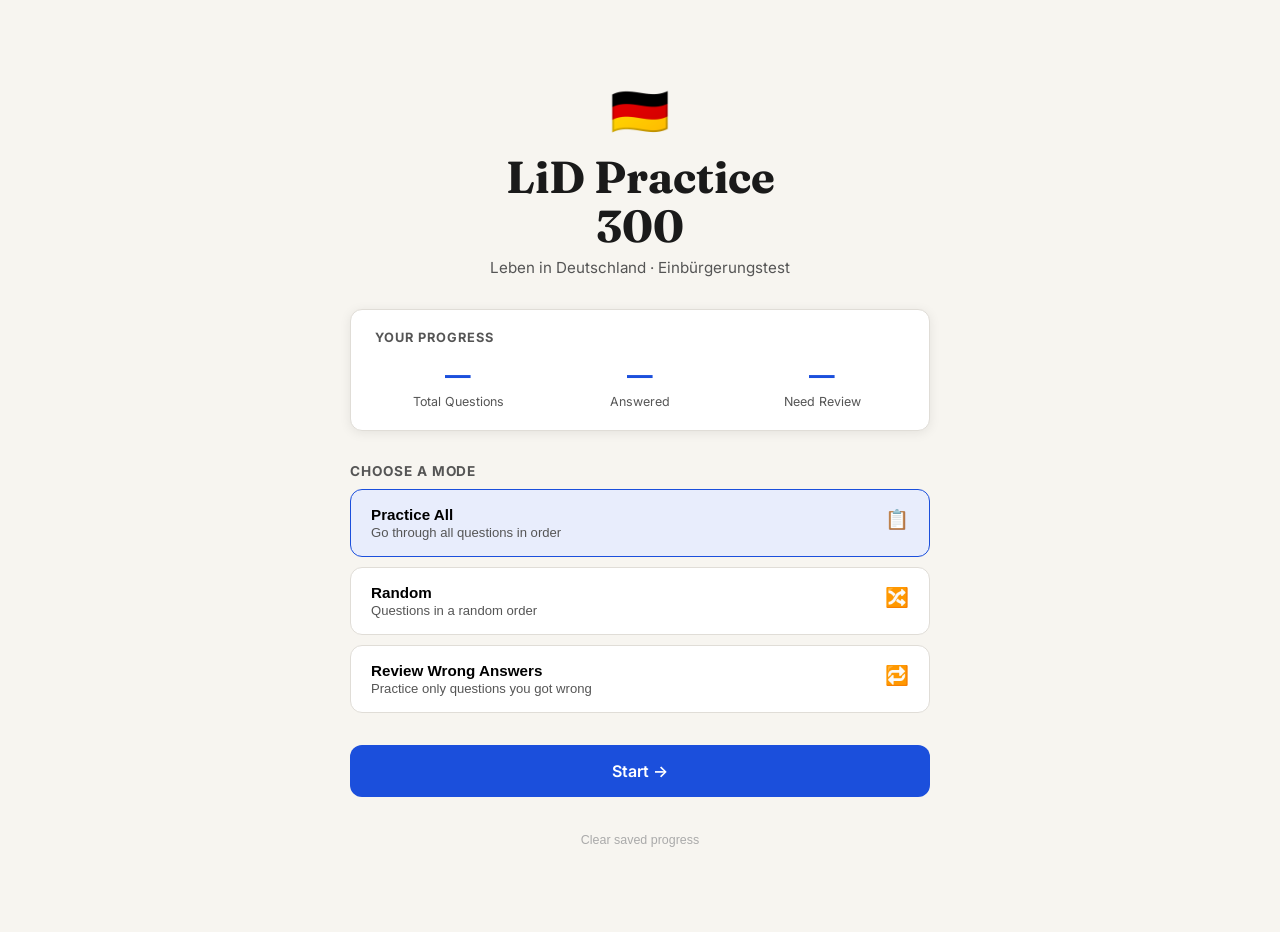
==== index.html @ f55f2e56 "Add files via upload" ====
<!DOCTYPE html>
<html lang="de">
<head>
  <meta charset="UTF-8" />
  <meta name="viewport" content="width=device-width, initial-scale=1.0" />
  <title>LiD Practice 300</title>
  <link rel="stylesheet" href="style.css" />
</head>
<body>

  <!-- ==============================
       HOME SCREEN
  ============================== -->
  <div id="home-screen" class="screen active">

    <div class="home-header">
      <span class="home-flag">🇩🇪</span>
      <h1>LiD Practice<br>300</h1>
      <p class="subtitle">Leben in Deutschland · Einbürgerungstest</p>
    </div>

    <!-- Saved progress summary -->
    <div class="progress-card">
      <h3>Your Progress</h3>
      <div class="stats-row">
        <div class="stat-item">
          <span class="stat-number" id="stat-total">—</span>
          <span class="stat-label">Total Questions</span>
        </div>
        <div class="stat-item">
          <span class="stat-number" id="stat-answered">—</span>
          <span class="stat-label">Answered</span>
        </div>
        <div class="stat-item">
          <span class="stat-number" id="stat-wrong">—</span>
          <span class="stat-label">Need Review</span>
        </div>
      </div>
    </div>

    <!-- Mode selection -->
    <div class="mode-section">
      <h2>Choose a mode</h2>
      <div class="mode-list">

        <button class="mode-btn selected" data-mode="practice" onclick="selectMode('practice')">
          <span class="mode-icon">📋</span>
          <span class="mode-title">Practice All</span>
          <span class="mode-desc">Go through all questions in order</span>
        </button>

        <button class="mode-btn" data-mode="random" onclick="selectMode('random')">
          <span class="mode-icon">🔀</span>
          <span class="mode-title">Random</span>
          <span class="mode-desc">Questions in a random order</span>
        </button>

        <button class="mode-btn" data-mode="review" onclick="selectMode('review')">
          <span class="mode-icon">🔁</span>
          <span class="mode-title">Review Wrong Answers</span>
          <span class="mode-desc">Practice only questions you got wrong</span>
        </button>

      </div>
    </div>

    <button id="start-btn" class="start-btn" onclick="startQuiz()">Start →</button>

    <!-- Small link to clear saved data -->
    <button onclick="clearProgress()" style="background:none;border:none;color:#aaa;font-size:0.78rem;cursor:pointer;text-align:center;padding:4px;">
      Clear saved progress
    </button>

  </div><!-- /home-screen -->


  <!-- ==============================
       QUIZ SCREEN
  ============================== -->
  <div id="quiz-screen" class="screen">

    <!-- Top bar: home link, mode label, score -->
    <div class="quiz-topbar">
      <button class="home-link" onclick="goHome()">← Home</button>
      <span class="mode-label" id="quiz-mode-label"></span>
      <span class="score-badge" id="score-display">✓ 0</span>
    </div>

    <!-- Progress bar -->
    <div>
      <div class="progress-bar-track">
        <div class="progress-bar-fill" id="progress-fill" style="width:0%"></div>
      </div>
      <div class="progress-text" id="progress-text">1 / 5</div>
    </div>

    <!-- Question card -->
    <div class="question-card">
      <div class="question-number" id="question-number">Question 1</div>
      <div class="question-text" id="question-text"></div>
    </div>

    <!-- Answer choices (rendered by JS) -->
    <div class="choices-list" id="choices-list"></div>

    <!-- Feedback message after answering -->
    <div class="feedback-msg" id="feedback-msg"></div>

    <!-- Action buttons -->
    <div class="action-row">
      <button class="next-btn" id="next-btn" disabled onclick="nextQuestion()">
        Next →
      </button>
    </div>

  </div><!-- /quiz-screen -->


  <!-- ==============================
       RESULTS SCREEN
  ============================== -->
  <div id="results-screen" class="screen">

    <div class="results-header">
      <span class="results-emoji" id="result-emoji">🎉</span>
      <h2 id="result-headline">Well done!</h2>
      <p id="result-score-detail">0 correct out of 5 questions</p>
    </div>

    <!-- Big score -->
    <div class="results-score-card">
      <div class="big-score" id="result-score-pct">0%</div>
      <div class="score-detail">Score</div>
    </div>

    <!-- Correct / Wrong breakdown -->
    <div class="results-breakdown">
      <div class="breakdown-item">
        <span class="breakdown-num green" id="result-correct">0</span>
        <span class="breakdown-label">Correct ✓</span>
      </div>
      <div class="breakdown-item">
        <span class="breakdown-num red" id="result-wrong">0</span>
        <span class="breakdown-label">Wrong ✗</span>
      </div>
    </div>

    <!-- Action buttons -->
    <div class="results-actions">
      <button class="start-btn" onclick="restartSameMode()">Try Again</button>
      <button id="review-btn" class="btn-secondary" onclick="reviewWrong()" style="display:none">
        🔁 Review Wrong Answers
      </button>
      <button class="btn-secondary" onclick="goHome()">← Back to Home</button>
    </div>

  </div><!-- /results-screen -->


  <script src="app.js"></script>
</body>
</html>
---- style.css ----
/* ===========================
   LiD Practice 300 — Styles
   =========================== */

/* --- Google Font Import --- */
@import url('https://fonts.googleapis.com/css2?family=Inter:wght@400;500;600;700&family=Fraunces:wght@700&display=swap');

/* --- CSS Variables (Design Tokens) --- */
:root {
  --bg:        #F7F5F0;        /* warm parchment — document feel */
  --surface:   #FFFFFF;
  --ink:       #1A1A1A;
  --ink-soft:  #555555;
  --accent:    #1B4FDC;        /* German passport blue */
  --accent-lt: #E8EDFC;
  --correct:   #1A7A4A;
  --correct-lt:#E6F4EC;
  --wrong:     #C0392B;
  --wrong-lt:  #FDECEA;
  --border:    #E0DDD7;
  --radius:    12px;
  --shadow:    0 2px 12px rgba(0,0,0,0.08);
  --font-display: 'Fraunces', Georgia, serif;
  --font-body:    'Inter', system-ui, sans-serif;
}

/* --- Reset & Base --- */
*, *::before, *::after { box-sizing: border-box; margin: 0; padding: 0; }

body {
  font-family: var(--font-body);
  background: var(--bg);
  color: var(--ink);
  min-height: 100vh;
  display: flex;
  flex-direction: column;
  align-items: center;
  padding: 16px;
}

/* --- Shared Layout --- */
.screen {
  display: none;
  width: 100%;
  max-width: 580px;
  animation: fadeIn 0.25s ease;
}
.screen.active { display: flex; flex-direction: column; }

@keyframes fadeIn {
  from { opacity: 0; transform: translateY(6px); }
  to   { opacity: 1; transform: translateY(0); }
}

/* ===========================
   HOME SCREEN
   =========================== */
#home-screen {
  min-height: 100vh;
  justify-content: center;
  gap: 32px;
  padding: 40px 0;
}

.home-header {
  text-align: center;
}

.home-flag {
  font-size: 48px;
  margin-bottom: 12px;
  display: block;
}

.home-header h1 {
  font-family: var(--font-display);
  font-size: clamp(2rem, 6vw, 2.8rem);
  color: var(--ink);
  line-height: 1.1;
}

.home-header .subtitle {
  margin-top: 8px;
  color: var(--ink-soft);
  font-size: 0.95rem;
}

/* Progress summary card */
.progress-card {
  background: var(--surface);
  border: 1px solid var(--border);
  border-radius: var(--radius);
  padding: 20px 24px;
  box-shadow: var(--shadow);
}

.progress-card h3 {
  font-size: 0.8rem;
  text-transform: uppercase;
  letter-spacing: 0.08em;
  color: var(--ink-soft);
  margin-bottom: 14px;
}

.stats-row {
  display: flex;
  gap: 16px;
  text-align: center;
}

.stat-item { flex: 1; }

.stat-item .stat-number {
  font-size: 1.6rem;
  font-weight: 700;
  color: var(--accent);
  display: block;
}

.stat-item .stat-label {
  font-size: 0.78rem;
  color: var(--ink-soft);
}

/* Mode selection */
.mode-section h2 {
  font-size: 0.85rem;
  text-transform: uppercase;
  letter-spacing: 0.07em;
  color: var(--ink-soft);
  margin-bottom: 10px;
}

.mode-list {
  display: flex;
  flex-direction: column;
  gap: 10px;
}

.mode-btn {
  background: var(--surface);
  border: 1.5px solid var(--border);
  border-radius: var(--radius);
  padding: 16px 20px;
  cursor: pointer;
  text-align: left;
  transition: border-color 0.15s, box-shadow 0.15s, background 0.15s;
  width: 100%;
}

.mode-btn:hover {
  border-color: var(--accent);
  box-shadow: 0 0 0 3px var(--accent-lt);
}

.mode-btn.selected {
  border-color: var(--accent);
  background: var(--accent-lt);
}

.mode-btn .mode-title {
  font-weight: 600;
  font-size: 0.95rem;
  display: block;
}

.mode-btn .mode-desc {
  font-size: 0.82rem;
  color: var(--ink-soft);
  margin-top: 2px;
  display: block;
}

.mode-btn .mode-icon {
  float: right;
  font-size: 1.2rem;
  margin-top: 2px;
}

/* Start button */
.start-btn {
  background: var(--accent);
  color: #fff;
  border: none;
  border-radius: var(--radius);
  padding: 16px;
  font-size: 1rem;
  font-weight: 600;
  font-family: var(--font-body);
  cursor: pointer;
  width: 100%;
  transition: opacity 0.15s, transform 0.1s;
}

.start-btn:hover { opacity: 0.9; }
.start-btn:active { transform: scale(0.98); }
.start-btn:disabled { opacity: 0.4; cursor: not-allowed; }

/* ===========================
   QUIZ SCREEN
   =========================== */
#quiz-screen { gap: 20px; padding-top: 16px; }

/* Top bar */
.quiz-topbar {
  display: flex;
  align-items: center;
  justify-content: space-between;
  gap: 12px;
}

.quiz-topbar .home-link {
  background: none;
  border: 1.5px solid var(--border);
  border-radius: 8px;
  padding: 6px 12px;
  font-size: 0.82rem;
  font-family: var(--font-body);
  cursor: pointer;
  color: var(--ink-soft);
  transition: border-color 0.15s;
}
.quiz-topbar .home-link:hover { border-color: var(--accent); color: var(--accent); }

.score-badge {
  background: var(--surface);
  border: 1.5px solid var(--border);
  border-radius: 8px;
  padding: 6px 14px;
  font-size: 0.82rem;
  font-weight: 600;
  color: var(--accent);
}

.mode-label {
  font-size: 0.78rem;
  color: var(--ink-soft);
  text-transform: uppercase;
  letter-spacing: 0.06em;
}

/* Progress bar */
.progress-bar-track {
  background: var(--border);
  border-radius: 99px;
  height: 6px;
  overflow: hidden;
}

.progress-bar-fill {
  background: var(--accent);
  height: 100%;
  border-radius: 99px;
  transition: width 0.4s ease;
}

.progress-text {
  font-size: 0.78rem;
  color: var(--ink-soft);
  text-align: right;
  margin-top: 4px;
}

/* Question card */
.question-card {
  background: var(--surface);
  border: 1px solid var(--border);
  border-radius: var(--radius);
  padding: 24px;
  box-shadow: var(--shadow);
}

.question-number {
  font-size: 0.78rem;
  text-transform: uppercase;
  letter-spacing: 0.07em;
  color: var(--ink-soft);
  margin-bottom: 10px;
}

.question-text {
  font-size: 1.05rem;
  font-weight: 600;
  line-height: 1.5;
}

/* Answer choices */
.choices-list {
  display: flex;
  flex-direction: column;
  gap: 10px;
}

.choice-btn {
  background: var(--surface);
  border: 1.5px solid var(--border);
  border-radius: var(--radius);
  padding: 14px 18px;
  text-align: left;
  cursor: pointer;
  font-family: var(--font-body);
  font-size: 0.92rem;
  line-height: 1.4;
  color: var(--ink);
  transition: border-color 0.15s, background 0.15s, box-shadow 0.15s;
  position: relative;
}

.choice-btn:hover:not(:disabled) {
  border-color: var(--accent);
  background: var(--accent-lt);
}

/* Feedback states */
.choice-btn.correct {
  border-color: var(--correct);
  background: var(--correct-lt);
  color: var(--correct);
  font-weight: 600;
}

.choice-btn.wrong {
  border-color: var(--wrong);
  background: var(--wrong-lt);
  color: var(--wrong);
}

.choice-btn:disabled { cursor: default; }

/* Feedback message */
.feedback-msg {
  border-radius: var(--radius);
  padding: 12px 16px;
  font-size: 0.9rem;
  font-weight: 500;
  display: none;
}

.feedback-msg.show { display: block; }

.feedback-msg.correct {
  background: var(--correct-lt);
  color: var(--correct);
  border: 1px solid #b2dfcc;
}

.feedback-msg.wrong {
  background: var(--wrong-lt);
  color: var(--wrong);
  border: 1px solid #f5c6c3;
}

/* Next / action buttons */
.action-row {
  display: flex;
  gap: 10px;
}

.next-btn, .skip-btn {
  border-radius: var(--radius);
  padding: 14px;
  font-size: 0.95rem;
  font-weight: 600;
  font-family: var(--font-body);
  cursor: pointer;
  transition: opacity 0.15s, transform 0.1s;
  border: none;
}

.next-btn {
  background: var(--accent);
  color: #fff;
  flex: 1;
}

.next-btn:hover { opacity: 0.9; }
.next-btn:active { transform: scale(0.98); }
.next-btn:disabled { opacity: 0.35; cursor: not-allowed; }

.skip-btn {
  background: var(--surface);
  border: 1.5px solid var(--border);
  color: var(--ink-soft);
  padding: 14px 16px;
  font-size: 0.85rem;
}

/* ===========================
   RESULTS SCREEN
   =========================== */
#results-screen {
  min-height: 100vh;
  justify-content: center;
  gap: 24px;
  padding: 40px 0;
}

.results-header { text-align: center; }

.results-emoji { font-size: 3rem; display: block; margin-bottom: 8px; }

.results-header h2 {
  font-family: var(--font-display);
  font-size: 1.8rem;
}

.results-header p {
  color: var(--ink-soft);
  margin-top: 6px;
  font-size: 0.95rem;
}

.results-score-card {
  background: var(--surface);
  border: 1px solid var(--border);
  border-radius: var(--radius);
  padding: 24px;
  box-shadow: var(--shadow);
  text-align: center;
}

.big-score {
  font-size: 3.5rem;
  font-weight: 700;
  color: var(--accent);
  line-height: 1;
}

.big-score span { font-size: 1.2rem; color: var(--ink-soft); }

.score-detail {
  margin-top: 8px;
  font-size: 0.88rem;
  color: var(--ink-soft);
}

.results-breakdown {
  display: flex;
  gap: 12px;
  text-align: center;
}

.breakdown-item {
  flex: 1;
  background: var(--surface);
  border: 1px solid var(--border);
  border-radius: var(--radius);
  padding: 16px;
}

.breakdown-num {
  font-size: 1.6rem;
  font-weight: 700;
  display: block;
}

.breakdown-num.green { color: var(--correct); }
.breakdown-num.red   { color: var(--wrong); }

.breakdown-label {
  font-size: 0.78rem;
  color: var(--ink-soft);
  margin-top: 2px;
  display: block;
}

.results-actions {
  display: flex;
  flex-direction: column;
  gap: 10px;
}

.btn-secondary {
  background: var(--surface);
  border: 1.5px solid var(--border);
  border-radius: var(--radius);
  padding: 14px;
  font-size: 0.92rem;
  font-weight: 600;
  font-family: var(--font-body);
  cursor: pointer;
  color: var(--ink);
  transition: border-color 0.15s;
}

.btn-secondary:hover { border-color: var(--accent); color: var(--accent); }

/* ===========================
   RESPONSIVE
   =========================== */
@media (max-width: 400px) {
  body { padding: 12px; }
  .question-card { padding: 18px; }
  .choice-btn { padding: 12px 14px; }
}
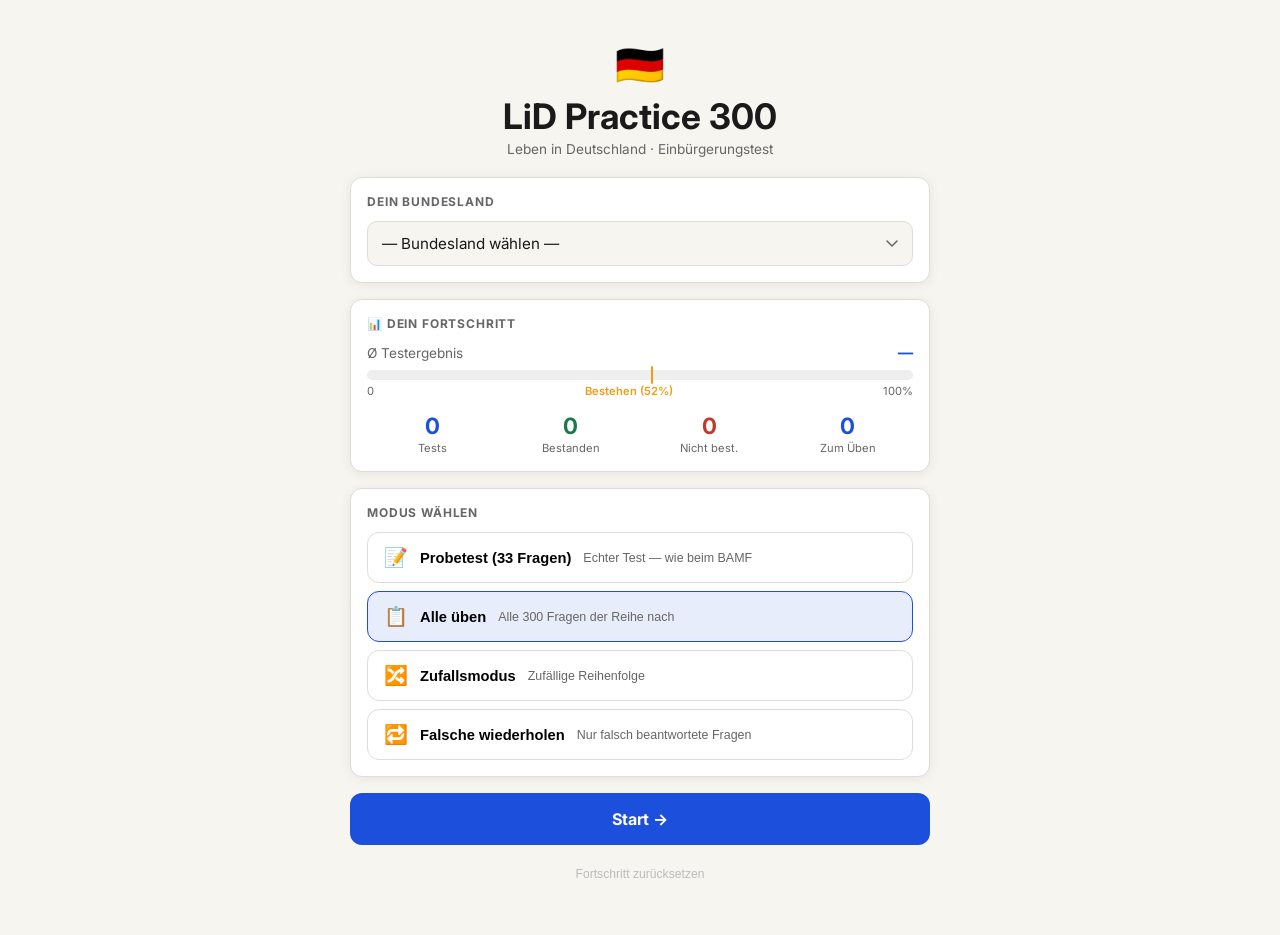
==== commit 1fb1ca48: "Rename lid-app-1.html to index.html" ====
--- a/index.html
+++ b/index.html
@@ -4,159 +4,926 @@
   <meta charset="UTF-8" />
   <meta name="viewport" content="width=device-width, initial-scale=1.0" />
   <title>LiD Practice 300</title>
-  <link rel="stylesheet" href="style.css" />
+  <style>@import url('https://fonts.googleapis.com/css2?family=Inter:wght@400;500;600;700&display=swap');
+
+:root {
+  --bg: #F7F5F0;
+  --surface: #FFFFFF;
+  --ink: #1A1A1A;
+  --ink-soft: #666;
+  --accent: #1B4FDC;
+  --accent-lt: #E8EDFC;
+  --correct: #1A7A4A;
+  --correct-lt: #E6F4EC;
+  --wrong: #C0392B;
+  --wrong-lt: #FDECEA;
+  --border: #E0DDD7;
+  --radius: 12px;
+  --shadow: 0 2px 12px rgba(0,0,0,0.07);
+}
+
+*, *::before, *::after { box-sizing: border-box; margin: 0; padding: 0; }
+
+body {
+  font-family: 'Inter', system-ui, sans-serif;
+  background: var(--bg);
+  color: var(--ink);
+  min-height: 100vh;
+  display: flex;
+  flex-direction: column;
+  align-items: center;
+  padding: 16px;
+}
+
+.screen { display: none; width: 100%; max-width: 580px; flex-direction: column; gap: 16px; }
+.screen.active { display: flex; animation: fadeIn 0.2s ease; }
+@keyframes fadeIn { from { opacity:0; transform:translateY(5px); } to { opacity:1; transform:none; } }
+
+/* HOME */
+#home-screen { padding: 16px 0 8px; }
+
+.home-header { text-align: center; padding: 8px 0 4px; }
+.home-flag { font-size: 40px; display: block; margin-bottom: 6px; }
+.home-header h1 { font-size: clamp(1.6rem, 5vw, 2.2rem); font-weight: 700; line-height: 1.2; }
+.home-header .subtitle { color: var(--ink-soft); font-size: 0.85rem; margin-top: 4px; }
+
+.section-card {
+  background: var(--surface);
+  border: 1px solid var(--border);
+  border-radius: var(--radius);
+  padding: 16px;
+  box-shadow: var(--shadow);
+}
+
+.section-title {
+  font-size: 0.75rem;
+  font-weight: 700;
+  text-transform: uppercase;
+  letter-spacing: 0.07em;
+  color: var(--ink-soft);
+  margin-bottom: 12px;
+}
+
+/* STATE SELECT */
+.state-select {
+  width: 100%;
+  padding: 12px 14px;
+  border: 1.5px solid var(--border);
+  border-radius: 10px;
+  font-family: inherit;
+  font-size: 0.95rem;
+  background: var(--bg);
+  color: var(--ink);
+  appearance: none;
+  background-image: url("data:image/svg+xml,%3Csvg xmlns='http://www.w3.org/2000/svg' width='12' height='8' viewBox='0 0 12 8'%3E%3Cpath d='M1 1l5 5 5-5' stroke='%23666' stroke-width='1.5' fill='none' stroke-linecap='round'/%3E%3C/svg%3E");
+  background-repeat: no-repeat;
+  background-position: right 14px center;
+  cursor: pointer;
+}
+.state-select:focus { outline: none; border-color: var(--accent); }
+
+/* DASHBOARD */
+.dash-avg-row { display: flex; justify-content: space-between; align-items: center; margin-bottom: 8px; }
+.dash-label { font-size: 0.85rem; color: var(--ink-soft); }
+.dash-avg-score { font-size: 0.95rem; font-weight: 700; color: var(--accent); }
+
+.dash-bar-track {
+  height: 10px;
+  background: #eee;
+  border-radius: 99px;
+  position: relative;
+  overflow: visible;
+  margin-bottom: 4px;
+}
+.dash-bar-fill {
+  height: 100%;
+  border-radius: 99px;
+  background: var(--accent);
+  transition: width 0.5s ease;
+}
+.dash-bar-pass {
+  position: absolute;
+  left: 52%;
+  top: -4px;
+  width: 2px;
+  height: 18px;
+  background: #F39C12;
+  border-radius: 2px;
+}
+.dash-bar-legend {
+  display: flex;
+  justify-content: space-between;
+  font-size: 0.7rem;
+  color: var(--ink-soft);
+  margin-bottom: 14px;
+}
+.pass-label { color: #F39C12; font-weight: 600; }
+
+.stats-row { display: flex; gap: 8px; text-align: center; }
+.stat-item { flex: 1; }
+.stat-number { font-size: 1.4rem; font-weight: 700; color: var(--accent); display: block; }
+.stat-number.green { color: var(--correct); }
+.stat-number.red { color: var(--wrong); }
+.stat-label { font-size: 0.7rem; color: var(--ink-soft); display: block; margin-top: 2px; }
+
+/* HISTORY */
+.history-row {
+  display: flex;
+  align-items: center;
+  gap: 8px;
+  padding: 8px 0;
+  border-bottom: 1px solid var(--border);
+  font-size: 0.82rem;
+}
+.history-row:last-child { border-bottom: none; }
+.history-test { font-weight: 600; min-width: 48px; }
+.history-score { font-weight: 700; min-width: 36px; }
+.history-score.green { color: var(--correct); }
+.history-score.red { color: var(--wrong); }
+.history-badge { font-size: 0.72rem; padding: 2px 7px; border-radius: 99px; font-weight: 600; }
+.history-badge.pass { background: var(--correct-lt); color: var(--correct); }
+.history-badge.fail { background: var(--wrong-lt); color: var(--wrong); }
+.history-date { color: var(--ink-soft); margin-left: auto; }
+
+/* MODE BUTTONS */
+.mode-list { display: flex; flex-direction: column; gap: 8px; }
+.mode-btn {
+  background: var(--surface);
+  border: 1.5px solid var(--border);
+  border-radius: var(--radius);
+  padding: 13px 16px;
+  cursor: pointer;
+  text-align: left;
+  transition: border-color 0.15s, box-shadow 0.15s, background 0.15s;
+  width: 100%;
+  display: flex;
+  align-items: center;
+  gap: 12px;
+}
+.mode-btn:hover { border-color: var(--accent); background: var(--accent-lt); }
+.mode-btn.selected { border-color: var(--accent); background: var(--accent-lt); }
+.mode-icon { font-size: 1.2rem; flex-shrink: 0; }
+.mode-text { flex: 1; }
+.mode-title { font-weight: 600; font-size: 0.92rem; display: block; }
+.mode-desc { font-size: 0.78rem; color: var(--ink-soft); display: block; margin-top: 1px; }
+
+/* Restructure mode-btn inner text */
+.mode-btn .mode-title, .mode-btn .mode-desc { display: block; }
+.mode-btn .mode-icon { float: none; }
+
+/* START BUTTON */
+.start-btn {
+  background: var(--accent);
+  color: #fff;
+  border: none;
+  border-radius: var(--radius);
+  padding: 16px;
+  font-size: 1rem;
+  font-weight: 700;
+  font-family: inherit;
+  cursor: pointer;
+  width: 100%;
+  transition: opacity 0.15s, transform 0.1s;
+}
+.start-btn:hover { opacity: 0.9; }
+.start-btn:active { transform: scale(0.98); }
+.start-btn:disabled { opacity: 0.4; cursor: not-allowed; }
+
+/* QUIZ SCREEN */
+#quiz-screen { padding-top: 12px; gap: 14px; }
+
+.quiz-topbar { display: flex; align-items: center; justify-content: space-between; gap: 8px; }
+.home-link {
+  background: none; border: 1.5px solid var(--border);
+  border-radius: 8px; padding: 6px 12px;
+  font-size: 0.82rem; font-family: inherit;
+  cursor: pointer; color: var(--ink-soft);
+  transition: border-color 0.15s;
+}
+.home-link:hover { border-color: var(--accent); color: var(--accent); }
+.score-badge {
+  background: var(--surface); border: 1.5px solid var(--border);
+  border-radius: 8px; padding: 6px 12px;
+  font-size: 0.82rem; font-weight: 700; color: var(--accent);
+}
+.mode-label { font-size: 0.75rem; color: var(--ink-soft); text-transform: uppercase; letter-spacing: 0.05em; }
+
+.progress-bar-track { background: var(--border); border-radius: 99px; height: 6px; overflow: hidden; }
+.progress-bar-fill { background: var(--accent); height: 100%; border-radius: 99px; transition: width 0.3s ease; }
+.progress-text { font-size: 0.75rem; color: var(--ink-soft); text-align: right; margin-top: 3px; }
+
+/* Timer */
+#timer-bar { justify-content: center; }
+.timer-display {
+  font-size: 1rem; font-weight: 700; color: var(--accent);
+  background: var(--accent-lt); border-radius: 8px;
+  padding: 6px 18px; letter-spacing: 0.05em;
+}
+.timer-display.urgent { color: var(--wrong); background: var(--wrong-lt); animation: pulse 1s infinite; }
+@keyframes pulse { 0%,100% { opacity:1; } 50% { opacity:0.6; } }
+
+.question-card {
+  background: var(--surface); border: 1px solid var(--border);
+  border-radius: var(--radius); padding: 20px; box-shadow: var(--shadow);
+}
+.question-number { font-size: 0.72rem; text-transform: uppercase; letter-spacing: 0.07em; color: var(--ink-soft); margin-bottom: 8px; }
+.question-text { font-size: 1rem; font-weight: 600; line-height: 1.5; }
+
+.choices-list { display: flex; flex-direction: column; gap: 8px; }
+.choice-btn {
+  background: var(--surface); border: 1.5px solid var(--border);
+  border-radius: var(--radius); padding: 13px 16px;
+  text-align: left; cursor: pointer;
+  font-family: inherit; font-size: 0.9rem;
+  line-height: 1.4; color: var(--ink);
+  transition: border-color 0.15s, background 0.15s;
+}
+.choice-btn:hover:not(:disabled) { border-color: var(--accent); background: var(--accent-lt); }
+.choice-btn.correct { border-color: var(--correct); background: var(--correct-lt); color: var(--correct); font-weight: 600; }
+.choice-btn.wrong { border-color: var(--wrong); background: var(--wrong-lt); color: var(--wrong); }
+.choice-btn:disabled { cursor: default; }
+
+.feedback-msg { border-radius: var(--radius); padding: 11px 14px; font-size: 0.88rem; font-weight: 500; display: none; }
+.feedback-msg.show { display: block; }
+.feedback-msg.correct { background: var(--correct-lt); color: var(--correct); border: 1px solid #b2dfcc; }
+.feedback-msg.wrong { background: var(--wrong-lt); color: var(--wrong); border: 1px solid #f5c6c3; }
+
+.action-row { display: flex; gap: 10px; }
+.next-btn {
+  background: var(--accent); color: #fff; border: none;
+  border-radius: var(--radius); padding: 14px; font-size: 0.95rem;
+  font-weight: 700; font-family: inherit; cursor: pointer; flex: 1;
+  transition: opacity 0.15s, transform 0.1s;
+}
+.next-btn:hover { opacity: 0.9; }
+.next-btn:active { transform: scale(0.98); }
+.next-btn:disabled { opacity: 0.35; cursor: not-allowed; }
+
+/* RESULTS */
+#results-screen { padding: 24px 0; gap: 16px; min-height: 100vh; justify-content: center; }
+.results-header { text-align: center; }
+.results-emoji { font-size: 3rem; display: block; margin-bottom: 6px; }
+.results-header h2 { font-size: 1.6rem; font-weight: 700; }
+.results-header p { color: var(--ink-soft); font-size: 0.9rem; margin-top: 4px; }
+
+.pass-fail-badge {
+  text-align: center; padding: 12px 16px;
+  border-radius: var(--radius); font-weight: 700; font-size: 0.95rem;
+}
+.pass-fail-badge.passed { background: var(--correct-lt); color: var(--correct); border: 1px solid #b2dfcc; }
+.pass-fail-badge.failed { background: var(--wrong-lt); color: var(--wrong); border: 1px solid #f5c6c3; }
+
+.results-score-card {
+  background: var(--surface); border: 1px solid var(--border);
+  border-radius: var(--radius); padding: 20px; box-shadow: var(--shadow); text-align: center;
+}
+.big-score { font-size: 3rem; font-weight: 700; color: var(--accent); line-height: 1; }
+.score-detail { font-size: 0.82rem; color: var(--ink-soft); margin-top: 4px; }
+
+.results-breakdown { display: flex; gap: 12px; }
+.breakdown-item {
+  flex: 1; background: var(--surface); border: 1px solid var(--border);
+  border-radius: var(--radius); padding: 16px; text-align: center;
+}
+.breakdown-num { font-size: 1.6rem; font-weight: 700; display: block; }
+.breakdown-num.green { color: var(--correct); }
+.breakdown-num.red { color: var(--wrong); }
+.breakdown-label { font-size: 0.75rem; color: var(--ink-soft); margin-top: 2px; display: block; }
+
+.results-actions { display: flex; flex-direction: column; gap: 10px; }
+.btn-secondary {
+  background: var(--surface); border: 1.5px solid var(--border);
+  border-radius: var(--radius); padding: 13px;
+  font-size: 0.9rem; font-weight: 600; font-family: inherit;
+  cursor: pointer; color: var(--ink); transition: border-color 0.15s;
+}
+.btn-secondary:hover { border-color: var(--accent); color: var(--accent); }
+
+@media (max-width: 400px) {
+  body { padding: 10px; }
+  .question-card { padding: 16px; }
+  .choice-btn { padding: 11px 13px; }
+}
+</style>
 </head>
 <body>
 
-  <!-- ==============================
-       HOME SCREEN
-  ============================== -->
   <div id="home-screen" class="screen active">
-
     <div class="home-header">
       <span class="home-flag">🇩🇪</span>
-      <h1>LiD Practice<br>300</h1>
+      <h1>LiD Practice 300</h1>
       <p class="subtitle">Leben in Deutschland · Einbürgerungstest</p>
     </div>
 
-    <!-- Saved progress summary -->
-    <div class="progress-card">
-      <h3>Your Progress</h3>
+    <div class="section-card">
+      <h3 class="section-title">Dein Bundesland</h3>
+      <select id="state-select" onchange="onStateChange()" class="state-select">
+        <option value="">— Bundesland wählen —</option>
+        <option value="BW">Baden-Württemberg</option>
+        <option value="BY">Bayern</option>
+        <option value="BE">Berlin</option>
+        <option value="BB">Brandenburg</option>
+        <option value="HB">Bremen</option>
+        <option value="HH">Hamburg</option>
+        <option value="HE">Hessen</option>
+        <option value="MV">Mecklenburg-Vorpommern</option>
+        <option value="NI">Niedersachsen</option>
+        <option value="NW">Nordrhein-Westfalen</option>
+        <option value="RP">Rheinland-Pfalz</option>
+        <option value="SL">Saarland</option>
+        <option value="SN">Sachsen</option>
+        <option value="ST">Sachsen-Anhalt</option>
+        <option value="SH">Schleswig-Holstein</option>
+        <option value="TH">Thüringen</option>
+      </select>
+    </div>
+
+    <div class="section-card">
+      <h3 class="section-title">📊 Dein Fortschritt</h3>
+      <div class="dash-avg-row">
+        <span class="dash-label">Ø Testergebnis</span>
+        <span class="dash-avg-score" id="dash-avg">—</span>
+      </div>
+      <div class="dash-bar-track">
+        <div class="dash-bar-fill" id="dash-bar" style="width:0%"></div>
+        <div class="dash-bar-pass"></div>
+      </div>
+      <div class="dash-bar-legend">
+        <span>0</span><span class="pass-label">Bestehen (52%)</span><span>100%</span>
+      </div>
       <div class="stats-row">
-        <div class="stat-item">
-          <span class="stat-number" id="stat-total">—</span>
-          <span class="stat-label">Total Questions</span>
-        </div>
-        <div class="stat-item">
-          <span class="stat-number" id="stat-answered">—</span>
-          <span class="stat-label">Answered</span>
-        </div>
-        <div class="stat-item">
-          <span class="stat-number" id="stat-wrong">—</span>
-          <span class="stat-label">Need Review</span>
-        </div>
+        <div class="stat-item"><span class="stat-number" id="dash-tests">0</span><span class="stat-label">Tests</span></div>
+        <div class="stat-item"><span class="stat-number green" id="dash-passed">0</span><span class="stat-label">Bestanden</span></div>
+        <div class="stat-item"><span class="stat-number red" id="dash-failed">0</span><span class="stat-label">Nicht best.</span></div>
+        <div class="stat-item"><span class="stat-number" id="dash-wrong">0</span><span class="stat-label">Zum Üben</span></div>
       </div>
-    </div>
-
-    <!-- Mode selection -->
-    <div class="mode-section">
-      <h2>Choose a mode</h2>
+      <div id="test-history-wrap" style="display:none">
+        <div class="section-title" style="margin-top:14px;margin-bottom:8px">Letzte Tests</div>
+        <div id="test-history"></div>
+      </div>
+    </div>
+
+    <div class="section-card">
+      <h3 class="section-title">Modus wählen</h3>
       <div class="mode-list">
-
+        <button class="mode-btn" data-mode="sample" onclick="selectMode('sample')">
+          <span class="mode-icon">📝</span>
+          <span class="mode-title">Probetest (33 Fragen)</span>
+          <span class="mode-desc">Echter Test — wie beim BAMF</span>
+        </button>
         <button class="mode-btn selected" data-mode="practice" onclick="selectMode('practice')">
           <span class="mode-icon">📋</span>
-          <span class="mode-title">Practice All</span>
-          <span class="mode-desc">Go through all questions in order</span>
+          <span class="mode-title">Alle üben</span>
+          <span class="mode-desc">Alle 300 Fragen der Reihe nach</span>
         </button>
-
         <button class="mode-btn" data-mode="random" onclick="selectMode('random')">
           <span class="mode-icon">🔀</span>
-          <span class="mode-title">Random</span>
-          <span class="mode-desc">Questions in a random order</span>
+          <span class="mode-title">Zufallsmodus</span>
+          <span class="mode-desc">Zufällige Reihenfolge</span>
         </button>
-
         <button class="mode-btn" data-mode="review" onclick="selectMode('review')">
           <span class="mode-icon">🔁</span>
-          <span class="mode-title">Review Wrong Answers</span>
-          <span class="mode-desc">Practice only questions you got wrong</span>
+          <span class="mode-title">Falsche wiederholen</span>
+          <span class="mode-desc">Nur falsch beantwortete Fragen</span>
         </button>
-
       </div>
+      <div id="test-picker" style="display:none;margin-top:12px">
+        <select id="test-number-select" class="state-select"></select>
+      </div>
     </div>
 
     <button id="start-btn" class="start-btn" onclick="startQuiz()">Start →</button>
-
-    <!-- Small link to clear saved data -->
-    <button onclick="clearProgress()" style="background:none;border:none;color:#aaa;font-size:0.78rem;cursor:pointer;text-align:center;padding:4px;">
-      Clear saved progress
-    </button>
-
-  </div><!-- /home-screen -->
-
-
-  <!-- ==============================
-       QUIZ SCREEN
-  ============================== -->
+    <button onclick="clearProgress()" style="background:none;border:none;color:#bbb;font-size:0.76rem;cursor:pointer;text-align:center;padding:6px;margin-bottom:24px;">Fortschritt zurücksetzen</button>
+  </div>
+
   <div id="quiz-screen" class="screen">
-
-    <!-- Top bar: home link, mode label, score -->
     <div class="quiz-topbar">
       <button class="home-link" onclick="goHome()">← Home</button>
       <span class="mode-label" id="quiz-mode-label"></span>
       <span class="score-badge" id="score-display">✓ 0</span>
     </div>
-
-    <!-- Progress bar -->
     <div>
-      <div class="progress-bar-track">
-        <div class="progress-bar-fill" id="progress-fill" style="width:0%"></div>
-      </div>
-      <div class="progress-text" id="progress-text">1 / 5</div>
-    </div>
-
-    <!-- Question card -->
+      <div class="progress-bar-track"><div class="progress-bar-fill" id="progress-fill" style="width:0%"></div></div>
+      <div class="progress-text" id="progress-text">1 / 33</div>
+    </div>
+    <div id="timer-bar" style="display:none;justify-content:center">
+      <span id="timer-display" class="timer-display">60:00</span>
+    </div>
     <div class="question-card">
-      <div class="question-number" id="question-number">Question 1</div>
+      <div class="question-number" id="question-number">Frage 1</div>
       <div class="question-text" id="question-text"></div>
     </div>
-
-    <!-- Answer choices (rendered by JS) -->
     <div class="choices-list" id="choices-list"></div>
-
-    <!-- Feedback message after answering -->
     <div class="feedback-msg" id="feedback-msg"></div>
-
-    <!-- Action buttons -->
     <div class="action-row">
-      <button class="next-btn" id="next-btn" disabled onclick="nextQuestion()">
-        Next →
-      </button>
-    </div>
-
-  </div><!-- /quiz-screen -->
-
-
-  <!-- ==============================
-       RESULTS SCREEN
-  ============================== -->
+      <button class="next-btn" id="next-btn" disabled onclick="nextQuestion()">Weiter →</button>
+    </div>
+  </div>
+
   <div id="results-screen" class="screen">
-
     <div class="results-header">
       <span class="results-emoji" id="result-emoji">🎉</span>
-      <h2 id="result-headline">Well done!</h2>
-      <p id="result-score-detail">0 correct out of 5 questions</p>
-    </div>
-
-    <!-- Big score -->
+      <h2 id="result-headline">Gut gemacht!</h2>
+      <p id="result-score-detail"></p>
+    </div>
+    <div id="pass-fail-badge" style="display:none" class="pass-fail-badge"></div>
     <div class="results-score-card">
       <div class="big-score" id="result-score-pct">0%</div>
-      <div class="score-detail">Score</div>
-    </div>
-
-    <!-- Correct / Wrong breakdown -->
+      <div class="score-detail" id="result-score-label">Ergebnis</div>
+    </div>
     <div class="results-breakdown">
-      <div class="breakdown-item">
-        <span class="breakdown-num green" id="result-correct">0</span>
-        <span class="breakdown-label">Correct ✓</span>
-      </div>
-      <div class="breakdown-item">
-        <span class="breakdown-num red" id="result-wrong">0</span>
-        <span class="breakdown-label">Wrong ✗</span>
-      </div>
-    </div>
-
-    <!-- Action buttons -->
+      <div class="breakdown-item"><span class="breakdown-num green" id="result-correct">0</span><span class="breakdown-label">Richtig ✓</span></div>
+      <div class="breakdown-item"><span class="breakdown-num red" id="result-wrong">0</span><span class="breakdown-label">Falsch ✗</span></div>
+    </div>
     <div class="results-actions">
-      <button class="start-btn" onclick="restartSameMode()">Try Again</button>
-      <button id="review-btn" class="btn-secondary" onclick="reviewWrong()" style="display:none">
-        🔁 Review Wrong Answers
-      </button>
-      <button class="btn-secondary" onclick="goHome()">← Back to Home</button>
-    </div>
-
-  </div><!-- /results-screen -->
-
-
-  <script src="app.js"></script>
+      <button class="start-btn" onclick="restartSameMode()">Nochmal versuchen</button>
+      <button id="review-btn" class="btn-secondary" onclick="reviewWrong()" style="display:none">🔁 Falsche wiederholen</button>
+      <button class="btn-secondary" onclick="goHome()">← Zurück zur Startseite</button>
+    </div>
+  </div>
+
+<script>
+const allQuestions = [{"id": 1, "question": "Wie viele Einwohner hat Deutschland?", "choices": ["Etwa 80 Millionen", "Etwa 60 Millionen", "Etwa 100 Millionen", "Etwa 40 Millionen"], "correctAnswer": 0}, {"id": 2, "question": "Welche Farben hat die deutsche Nationalflagge?", "choices": ["Rot, Gold, Silber", "Grün, Weiß, Schwarz", "Blau, Weiß, Rot", "Schwarz, Rot, Gold"], "correctAnswer": 3}, {"id": 3, "question": "Was ist das Grundgesetz?", "choices": ["Die Verfassung Deutschlands", "Das Handelsgesetz", "Das Schulgesetz", "Das Steuergesetz"], "correctAnswer": 0}, {"id": 4, "question": "Wer spricht in Deutschland Recht?", "choices": ["Das Parlament", "Die Gerichte", "Die Polizei", "Die Regierung"], "correctAnswer": 1}, {"id": 5, "question": "Wie wird der Deutsche Bundestag gewählt?", "choices": ["Durch das Volk", "Vom Bundespräsidenten", "Von den Ministerpräsidenten", "Vom Bundesrat"], "correctAnswer": 0}, {"id": 6, "question": "Was ist die Meinungsfreiheit?", "choices": ["Das Recht auf Wohnung", "Das Recht auf Urlaub", "Das Recht, seine Meinung frei zu äußern", "Das Recht auf Arbeit"], "correctAnswer": 2}, {"id": 7, "question": "Was versteht man unter Pressefreiheit?", "choices": ["Der Staat kontrolliert die Presse", "Medien dürfen frei und ohne Zensur berichten", "Zeitungen sind kostenlos", "Nur staatliche Medien sind erlaubt"], "correctAnswer": 1}, {"id": 8, "question": "Was ist der Bundesrat?", "choices": ["Die Vertretung der Bundesländer", "Der Beraterstab des Bundeskanzlers", "Das Parlament der Bürger", "Das oberste Gericht"], "correctAnswer": 0}, {"id": 9, "question": "Wer ist das Staatsoberhaupt Deutschlands?", "choices": ["Der Bundeskanzler", "Der Bundespräsident", "Der Bundesratspräsident", "Der Bundestagspräsident"], "correctAnswer": 1}, {"id": 10, "question": "Wie lange dauert eine Legislaturperiode des Bundestages?", "choices": ["5 Jahre", "6 Jahre", "2 Jahre", "4 Jahre"], "correctAnswer": 3}, {"id": 11, "question": "Was bedeutet Demokratie?", "choices": ["Herrschaft der Kirche", "Herrschaft des Volkes", "Herrschaft des Militärs", "Herrschaft der Reichen"], "correctAnswer": 1}, {"id": 12, "question": "Welche Religion hat in Deutschland die meisten Anhänger?", "choices": ["Buddhismus", "Christentum", "Judentum", "Islam"], "correctAnswer": 1}, {"id": 13, "question": "In welchem Jahr wurde die Bundesrepublik Deutschland gegründet?", "choices": ["1990", "1945", "1933", "1949"], "correctAnswer": 3}, {"id": 14, "question": "Was feiern die Deutschen am 3. Oktober?", "choices": ["Den Geburtstag des Grundgesetzes", "Den Nationalfeiertag der BRD", "Den Tag der Deutschen Einheit", "Den Tag der Arbeit"], "correctAnswer": 2}, {"id": 15, "question": "Wie viele Bundesländer hat Deutschland?", "choices": ["12", "14", "18", "16"], "correctAnswer": 3}, {"id": 16, "question": "Was ist die Aufgabe des Bundesverfassungsgerichts?", "choices": ["Den Bundeskanzler zu wählen", "Gesetze zu erlassen", "Den Haushalt zu prüfen", "Das Grundgesetz zu schützen"], "correctAnswer": 3}, {"id": 17, "question": "Wo hat der Deutsche Bundestag seinen Sitz?", "choices": ["Hamburg", "Berlin", "Frankfurt", "München"], "correctAnswer": 1}, {"id": 18, "question": "Was bedeutet das Sozialstaatsprinzip?", "choices": ["Der Staat sorgt für soziale Gerechtigkeit", "Nur Reiche zahlen Steuern", "Alle zahlen gleich viel Steuern", "Soziale Leistungen gibt es nicht"], "correctAnswer": 0}, {"id": 19, "question": "Was ist eine politische Partei?", "choices": ["Eine Gewerkschaft", "Ein Gericht", "Eine Vereinigung mit gemeinsamen politischen Zielen", "Eine staatliche Behörde"], "correctAnswer": 2}, {"id": 20, "question": "Ab welchem Alter darf man bei Bundestagswahlen wählen?", "choices": ["16 Jahre", "18 Jahre", "21 Jahre", "25 Jahre"], "correctAnswer": 1}, {"id": 21, "question": "Was ist die Aufgabe der Bundesregierung?", "choices": ["Gesetze zu beschließen", "Gesetze auf Verfassungsmäßigkeit zu prüfen", "Den Bundespräsidenten zu wählen", "Das Land zu regieren und Gesetze umzusetzen"], "correctAnswer": 3}, {"id": 22, "question": "Was versteht man unter Föderalismus?", "choices": ["Alle Macht liegt beim Bund", "Nur der Bundespräsident hat Macht", "Die Länder haben keine Macht", "Die Macht ist zwischen Bund und Ländern aufgeteilt"], "correctAnswer": 3}, {"id": 23, "question": "Was gilt für die Religionsfreiheit in Deutschland?", "choices": ["Jeder darf seine Religion frei ausüben", "Nur anerkannte Religionen sind erlaubt", "Religion ist verboten", "Nur Christen dürfen ihre Religion ausüben"], "correctAnswer": 0}, {"id": 24, "question": "Was ist das Ziel der Europäischen Union?", "choices": ["Die Abschaffung nationaler Grenzen", "Eine gemeinsame Armee", "Ein einheitlicher europäischer Staat", "Frieden, Wohlstand und Zusammenarbeit in Europa"], "correctAnswer": 3}, {"id": 25, "question": "Welche Währung wird in Deutschland verwendet?", "choices": ["Schweizer Franken", "Deutsche Mark", "Euro", "Britisches Pfund"], "correctAnswer": 2}, {"id": 26, "question": "Was ist ein Rechtsstaat?", "choices": ["Ein Staat, in dem alle an Recht und Gesetz gebunden sind", "Ein Staat, in dem nur der König Recht hat", "Ein Staat, in dem das Militär regiert", "Ein Staat ohne Gesetze"], "correctAnswer": 0}, {"id": 27, "question": "Welches ist das höchste Gericht in Deutschland?", "choices": ["Der Europäische Gerichtshof", "Das Bundesverfassungsgericht", "Das Bundesverwaltungsgericht", "Der Bundesgerichtshof"], "correctAnswer": 1}, {"id": 28, "question": "Was versteht man unter dem Wahlgeheimnis?", "choices": ["Niemand darf erfahren, wie jemand gewählt hat", "Wahlergebnisse werden nicht veröffentlicht", "Wahlen finden im Geheimen statt", "Nur bestimmte Personen dürfen wählen"], "correctAnswer": 0}, {"id": 29, "question": "Was bedeutet Gewaltenteilung?", "choices": ["Die Macht liegt beim Volk allein", "Die Staatsgewalt ist auf Legislative, Exekutive und Judikative aufgeteilt", "Das Militär hat alle Macht", "Der Bundeskanzler hat alle Macht"], "correctAnswer": 1}, {"id": 30, "question": "Was ist die Legislative?", "choices": ["Die gesetzgebende Gewalt", "Die ausführende Gewalt", "Die richterliche Gewalt", "Die militärische Gewalt"], "correctAnswer": 0}, {"id": 31, "question": "Was ist die Exekutive?", "choices": ["Die richterliche Gewalt", "Die gesetzgebende Gewalt", "Die kontrollierte Gewalt", "Die ausführende Gewalt"], "correctAnswer": 3}, {"id": 32, "question": "Was ist die Judikative?", "choices": ["Die gesetzgebende Gewalt", "Die wirtschaftliche Gewalt", "Die richterliche Gewalt", "Die ausführende Gewalt"], "correctAnswer": 2}, {"id": 33, "question": "Wann wurde das Grundgesetz verabschiedet?", "choices": ["1945", "1949", "1955", "1961"], "correctAnswer": 1}, {"id": 34, "question": "Was ist Artikel 1 des Grundgesetzes?", "choices": ["Die Unantastbarkeit der Menschenwürde", "Die Religionsfreiheit", "Die Meinungsfreiheit", "Das Wahlrecht"], "correctAnswer": 0}, {"id": 35, "question": "Was versteht man unter Asylrecht?", "choices": ["Das Recht politisch Verfolgter auf Schutz", "Das Recht auf eine Wohnung", "Das Recht, ins Ausland zu reisen", "Das Recht auf Arbeit"], "correctAnswer": 0}, {"id": 36, "question": "Welche Stadt ist die Hauptstadt Deutschlands?", "choices": ["München", "Frankfurt", "Berlin", "Hamburg"], "correctAnswer": 2}, {"id": 37, "question": "Was ist die NATO?", "choices": ["Ein militärisches Verteidigungsbündnis", "Eine Wirtschaftsorganisation", "Eine humanitäre Organisation", "Eine europäische Behörde"], "correctAnswer": 0}, {"id": 38, "question": "Was ist ein Rechtsstaat?", "choices": ["Staat ohne Regeln", "Staat der vom Militär regiert wird", "Staat in dem Recht und Gesetz für alle gilt", "Staat ohne Verfassung"], "correctAnswer": 2}, {"id": 39, "question": "Was ist eine Gewerkschaft?", "choices": ["Eine Interessenvertretung der Arbeitnehmer", "Ein staatliches Unternehmen", "Ein Arbeitsgericht", "Eine politische Partei"], "correctAnswer": 0}, {"id": 40, "question": "Was bedeutet Streikrecht?", "choices": ["Das Recht auf Lohnerhöhung", "Das Recht der Arbeitnehmer, die Arbeit niederzulegen", "Das Recht auf Urlaub", "Das Recht, andere zu schlagen"], "correctAnswer": 1}, {"id": 41, "question": "Ab welchem Alter ist man in Deutschland volljährig?", "choices": ["25 Jahre", "18 Jahre", "16 Jahre", "21 Jahre"], "correctAnswer": 1}, {"id": 42, "question": "Was ist das Jugendamt?", "choices": ["Ein Gericht", "Eine Behörde für das Wohl von Kindern und Jugendlichen", "Eine Schule", "Ein Sportverein"], "correctAnswer": 1}, {"id": 43, "question": "Was ist häusliche Gewalt?", "choices": ["Lärm in der Wohnung", "Gewalt innerhalb der Familie oder Partnerschaft", "Vandalismus", "Streit zwischen Nachbarn"], "correctAnswer": 1}, {"id": 44, "question": "Was versteht man unter Diskriminierung?", "choices": ["Eine rechtliche Klage", "Bevorzugung einer Person", "Förderung benachteiligter Gruppen", "Benachteiligung aufgrund von Herkunft, Geschlecht oder Religion"], "correctAnswer": 3}, {"id": 45, "question": "Was ist Rassismus?", "choices": ["Diskriminierung aufgrund von Herkunft oder Hautfarbe", "Förderung von Minderheiten", "Eine religiöse Überzeugung", "Ein politisches Programm"], "correctAnswer": 0}, {"id": 46, "question": "Wann fiel die Berliner Mauer?", "choices": ["1989", "1985", "1991", "1987"], "correctAnswer": 0}, {"id": 47, "question": "Wann wurde Deutschland wiedervereinigt?", "choices": ["1992", "1990", "1991", "1989"], "correctAnswer": 1}, {"id": 48, "question": "Was war die DDR?", "choices": ["Der kommunistische Staat in Ostdeutschland", "Eine politische Partei", "Ein westdeutscher Staat", "Ein Bundesland"], "correctAnswer": 0}, {"id": 49, "question": "Wann begann der Zweite Weltkrieg?", "choices": ["1941", "1933", "1937", "1939"], "correctAnswer": 3}, {"id": 50, "question": "Wann endete der Zweite Weltkrieg in Europa?", "choices": ["1944", "1945", "1946", "1943"], "correctAnswer": 1}, {"id": 51, "question": "Was ist der Holocaust?", "choices": ["Ein wirtschaftlicher Zusammenbruch", "Die systematische Ermordung von Millionen Juden durch die Nationalsozialisten", "Eine Naturkatastrophe", "Ein Weltkrieg"], "correctAnswer": 1}, {"id": 52, "question": "Was ist die Weimarer Republik?", "choices": ["Ein Bundesland", "Die DDR", "Eine Monarchie", "Die erste deutsche Demokratie von 1919 bis 1933"], "correctAnswer": 3}, {"id": 53, "question": "Was ist das Europaparlament?", "choices": ["Das Parlament Deutschlands", "Eine beratende Kommission", "Der Rat der EU-Regierungen", "Das gewählte Parlament der Europäischen Union"], "correctAnswer": 3}, {"id": 54, "question": "Was ist die Europäische Kommission?", "choices": ["Das Parlament der EU", "Das Gericht der EU", "Der Rat der EU", "Die Regierung der EU, die Gesetze vorschlägt"], "correctAnswer": 3}, {"id": 55, "question": "Was sind die Schengen-Abkommen?", "choices": ["Währungsabkommen", "Handelsabkommen", "Militärabkommen", "Abkommen zur Abschaffung der Grenzkontrollen zwischen Mitgliedsländern"], "correctAnswer": 3}, {"id": 56, "question": "Was ist die UN (Vereinte Nationen)?", "choices": ["Eine europäische Organisation", "Eine Wirtschaftsorganisation", "Eine internationale Organisation für Frieden und Zusammenarbeit", "Ein Militärbündnis"], "correctAnswer": 2}, {"id": 57, "question": "Was sind erneuerbare Energien?", "choices": ["Öl und Gas", "Energiequellen wie Wind, Sonne und Wasser", "Kernenergie", "Kohle und Erdöl"], "correctAnswer": 1}, {"id": 58, "question": "Was ist Mülltrennung?", "choices": ["Abfall in verschiedene Kategorien zur Wiederverwertung sortieren", "Müll ins Meer werfen", "Müll auf der Straße entsorgen", "Müll verbrennen"], "correctAnswer": 0}, {"id": 59, "question": "Was ist das Pfandsystem in Deutschland?", "choices": ["Ein Steuersystem", "Ein Mietmodell", "System bei dem man für Flaschen Pfand zahlt und es zurückbekommt", "Ein Sparmodell"], "correctAnswer": 2}, {"id": 60, "question": "Was ist das Ehrenamt?", "choices": ["Ein öffentlicher Beruf", "Ein bezahlter staatlicher Job", "Ein Ehrentitel", "Freiwillige unbezahlte Arbeit zum Wohl der Gesellschaft"], "correctAnswer": 3}, {"id": 61, "question": "Was ist Inflation?", "choices": ["Der allgemeine Anstieg des Preisniveaus", "Stabiles Preisniveau", "Wirtschaftswachstum", "Sinkende Preise"], "correctAnswer": 0}, {"id": 62, "question": "Was ist die Soziale Marktwirtschaft?", "choices": ["Staatlich kontrollierte Wirtschaft", "Eine reine Planwirtschaft", "Eine kommunistische Wirtschaftsform", "Freier Markt verbunden mit sozialer Absicherung"], "correctAnswer": 3}, {"id": 63, "question": "Was ist ein Personalausweis?", "choices": ["Ein amtlicher Ausweis für deutsche Bürger", "Ein Führerschein", "Ein Reisepass", "Eine Aufenthaltserlaubnis"], "correctAnswer": 0}, {"id": 64, "question": "Was ist eine Aufenthaltserlaubnis?", "choices": ["Ein Reisepass", "Ein Dokument, das Ausländern den Aufenthalt erlaubt", "Ein Visum für Kurzreisen", "Eine Arbeitserlaubnis"], "correctAnswer": 1}, {"id": 65, "question": "Was ist Einbürgerung?", "choices": ["Die Anerkennung ausländischer Abschlüsse", "Die Ausweisung aus Deutschland", "Die Anmeldung beim Einwohnermeldeamt", "Die Verleihung der deutschen Staatsbürgerschaft"], "correctAnswer": 3}, {"id": 66, "question": "Was ist das Einwohnermeldeamt?", "choices": ["Ein Krankenhaus", "Behörde bei der man sich bei einem neuen Wohnort anmelden muss", "Ein Gericht", "Eine Schule"], "correctAnswer": 1}, {"id": 67, "question": "Was ist das BAMF?", "choices": ["Das Bundesamt für Migration und Flüchtlinge", "Eine Gewerkschaft", "Eine Partei", "Ein Gericht"], "correctAnswer": 0}, {"id": 68, "question": "Was ist ein Flüchtling?", "choices": ["Ein Gastarbeiter", "Eine Person die ihr Land wegen Verfolgung oder Krieg verlassen musste", "Ein Einwanderer", "Ein Tourist"], "correctAnswer": 1}, {"id": 69, "question": "Was ist die Genfer Flüchtlingskonvention?", "choices": ["Ein EU-Gesetz", "Ein Handelsabkommen", "Ein internationales Abkommen zum Schutz von Flüchtlingen", "Ein deutsches Gesetz"], "correctAnswer": 2}, {"id": 70, "question": "Was ist die Schulpflicht in Deutschland?", "choices": ["Kinder sind verpflichtet die Schule zu besuchen", "Schulbesuch ist freiwillig", "Nur Kinder von Deutschen müssen zur Schule", "Schulpflicht gilt ab 10 Jahren"], "correctAnswer": 0}, {"id": 71, "question": "Welche Schulform führt zum Abitur?", "choices": ["Gymnasium", "Realschule", "Nur Gesamtschule", "Hauptschule"], "correctAnswer": 0}, {"id": 72, "question": "Was ist das duale Ausbildungssystem?", "choices": ["Ausbildung im Betrieb und in der Berufsschule kombiniert", "Nur Betriebsausbildung", "Zwei Schulen gleichzeitig", "Studium an zwei Universitäten"], "correctAnswer": 0}, {"id": 73, "question": "Was ist das BAföG?", "choices": ["Ein Stipendium von Unternehmen", "Ein Bankkredit", "Eine Steuer", "Staatliche Förderung für Schüler und Studierende"], "correctAnswer": 3}, {"id": 74, "question": "Was ist eine Volkshochschule (VHS)?", "choices": ["Eine Grundschule", "Eine staatliche Universität", "Eine Privatschule", "Eine öffentliche Einrichtung für Erwachsenenbildung"], "correctAnswer": 3}, {"id": 75, "question": "Was ist der Mindestlohn?", "choices": ["Ein freiwilliger Lohn", "Der höchste erlaubte Lohn", "Der gesetzlich festgelegte niedrigste Stundenlohn", "Das Durchschnittsgehalt"], "correctAnswer": 2}, {"id": 76, "question": "Was ist Kurzarbeit?", "choices": ["Überstunden", "Ein Teilzeitjob", "Reduzierte Arbeitszeit mit staatlicher Unterstützung in Krisenzeiten", "Eine Kündigung"], "correctAnswer": 2}, {"id": 77, "question": "Was ist ein Betriebsrat?", "choices": ["Die gewählte Interessenvertretung der Arbeitnehmer im Betrieb", "Ein Beratergremium des Chefs", "Eine staatliche Aufsichtsbehörde", "Der Chef eines Unternehmens"], "correctAnswer": 0}, {"id": 78, "question": "Was ist Elterngeld?", "choices": ["Eine staatliche Leistung für Eltern nach der Geburt eines Kindes", "Kindergeld", "Unterhalt", "Geld das Eltern an Kinder zahlen"], "correctAnswer": 0}, {"id": 79, "question": "Was ist Elternzeit?", "choices": ["Urlaub", "Freizeit mit den Kindern", "Eine berufliche Auszeit nach der Geburt eines Kindes", "Pflichtzeit für Eltern"], "correctAnswer": 2}, {"id": 80, "question": "Was ist das Kindergeld?", "choices": ["Schulgeld", "Geld das Kinder selbst verdienen", "Taschengeld vom Staat", "Eine staatliche Zahlung an Eltern zur Unterstützung bei der Kindererziehung"], "correctAnswer": 3}, {"id": 81, "question": "Was ist die gesetzliche Rentenversicherung?", "choices": ["Ein Sparbuch", "Eine private Altersvorsorge", "Eine Lebensversicherung", "Ein staatliches System zur Altersabsicherung"], "correctAnswer": 3}, {"id": 82, "question": "Was ist die Pflegeversicherung?", "choices": ["Eine Kfz-Versicherung", "Eine Krankenversicherung", "Eine Versicherung die bei Pflegebedürftigkeit Leistungen erbringt", "Eine Rentenversicherung"], "correctAnswer": 2}, {"id": 83, "question": "Was ist das Wohngeld?", "choices": ["Miete", "Nebenkosten", "Ein staatlicher Zuschuss zu Wohnkosten für Geringverdiener", "Kaution"], "correctAnswer": 2}, {"id": 84, "question": "Was ist Bürgergeld?", "choices": ["Kindergeld", "Wohngeld", "Geld für alle Bürger", "Eine staatliche Grundsicherung für Langzeitarbeitslose und Bedürftige"], "correctAnswer": 3}, {"id": 85, "question": "Was ist die Krankenversicherungspflicht?", "choices": ["Nur Rentner müssen versichert sein", "Nur Beamte müssen versichert sein", "Freiwillige Versicherung", "Jeder Bürger muss krankenversichert sein"], "correctAnswer": 3}, {"id": 86, "question": "Was ist Arbeitslosengeld?", "choices": ["Staatliche Unterstützung für Menschen die ihren Job verloren haben", "Geld für Selbstständige", "Geld für Faulheit", "Ein Kredit"], "correctAnswer": 0}, {"id": 87, "question": "Was ist die Agentur für Arbeit?", "choices": ["Die staatliche Behörde für Arbeitsvermittlung und Arbeitslosengeld", "Ein privates Unternehmen", "Das Jobcenter", "Ein Gewerkschaftsbüro"], "correctAnswer": 0}, {"id": 88, "question": "Was ist der Notruf in Deutschland?", "choices": ["112", "118", "115", "110"], "correctAnswer": 0}, {"id": 89, "question": "Welche Nummer ruft man bei der Polizei an?", "choices": ["118", "115", "112", "110"], "correctAnswer": 3}, {"id": 90, "question": "Was ist Datenschutz?", "choices": ["Schutz staatlicher Daten", "Schutz von Computern", "Schutz von Unternehmensdaten", "Schutz persönlicher Daten vor Missbrauch"], "correctAnswer": 3}, {"id": 91, "question": "Was ist die Mehrwertsteuer?", "choices": ["Eine Erbschaftsteuer", "Eine Einkommensteuer", "Eine Unternehmenssteuer", "Eine Steuer auf Waren und Dienstleistungen"], "correctAnswer": 3}, {"id": 92, "question": "Was ist eine Steuererklärung?", "choices": ["Eine Quittung", "Ein Steuerbescheid", "Eine jährliche Aufstellung aller Einnahmen für das Finanzamt", "Ein Brief ans Finanzamt"], "correctAnswer": 2}, {"id": 93, "question": "Was ist das Finanzamt?", "choices": ["Die Rentenversicherung", "Die Behörde die für Steuererhebung zuständig ist", "Die Bundesbank", "Das Wirtschaftsministerium"], "correctAnswer": 1}, {"id": 94, "question": "Was ist das Standesamt?", "choices": ["Ein Gericht", "Ein Einwohnermeldeamt", "Ein Finanzamt", "Eine Behörde für Geburten, Heiraten und Sterbefälle"], "correctAnswer": 3}, {"id": 95, "question": "Was ist die Unschuldsvermutung?", "choices": ["Jeder ist schuldig bis zum Beweis", "Die Polizei bestimmt die Schuld", "Richter entscheiden ohne Beweise", "Jeder gilt als unschuldig bis seine Schuld bewiesen ist"], "correctAnswer": 3}, {"id": 96, "question": "Was ist ein Anwalt?", "choices": ["Ein Polizist", "Ein Richter", "Eine Person die andere rechtlich berät und vor Gericht vertritt", "Ein Notar"], "correctAnswer": 2}, {"id": 97, "question": "Was ist die Staatsanwaltschaft?", "choices": ["Ein Gericht", "Die Polizei", "Die Behörde die Strafverfahren einleitet und die Anklage vertritt", "Eine Anwaltskanzlei"], "correctAnswer": 2}, {"id": 98, "question": "Was ist Korruption?", "choices": ["Missbrauch einer Machtstellung zum persönlichen Vorteil", "Lobbyarbeit", "Politischer Einfluss", "Ehrliche Arbeit"], "correctAnswer": 0}, {"id": 99, "question": "Was ist Terrorismus?", "choices": ["Kriegsführung", "Anwendung von Gewalt aus politischen oder ideologischen Gründen", "Normaler Protest", "Organisierte Kriminalität"], "correctAnswer": 1}, {"id": 100, "question": "Was ist der Verfassungsschutz?", "choices": ["Die Polizei", "Ein Geheimdienst der die freiheitlich-demokratische Grundordnung schützt", "Das Militär", "Eine Partei"], "correctAnswer": 1}, {"id": 101, "question": "Was ist eine Koalition in der Politik?", "choices": ["Ein Wahlbündnis", "Zusammenschluss mehrerer Parteien zur Regierungsbildung", "Eine einzelne Partei", "Eine Opposition"], "correctAnswer": 1}, {"id": 102, "question": "Was ist die Opposition?", "choices": ["Parteien im Parlament die nicht der Regierung angehören", "Die Regierungsparteien", "Die kleinsten Parteien", "Alle Parteien"], "correctAnswer": 0}, {"id": 103, "question": "Was ist die Fünfprozenthürde?", "choices": ["Eine Mindesthürde für Parteien um in den Bundestag einzuziehen", "Eine Steuergrenze", "Eine Einkommensgrenze", "Ein Wahlquorum"], "correctAnswer": 0}, {"id": 104, "question": "Was ist ein Volksentscheid?", "choices": ["Eine Kommunalwahl", "Eine Parlamentswahl", "Eine Parteiabstimmung", "Eine direkte Volksabstimmung über ein wichtiges Thema"], "correctAnswer": 3}, {"id": 105, "question": "Was ist die Versammlungsfreiheit?", "choices": ["Das Recht sich friedlich mit anderen zu versammeln", "Das Recht auf Reisefreiheit", "Das Recht auf Vereinsgründung", "Das Recht überall zu wohnen"], "correctAnswer": 0}, {"id": 106, "question": "Was ist das Petitionsrecht?", "choices": ["Das Streikrecht", "Das Wahlrecht", "Das Recht sich schriftlich mit Bitten an den Bundestag zu wenden", "Das Demonstrationsrecht"], "correctAnswer": 2}, {"id": 107, "question": "Was ist das Briefgeheimnis?", "choices": ["Das Recht auf kostenlose Post", "Der Schutz privater Kommunikation vor staatlichem Zugriff", "Das Recht geheime Briefe zu schreiben", "Das Recht anonym zu schreiben"], "correctAnswer": 1}, {"id": 108, "question": "Was ist die Freizügigkeit?", "choices": ["Das Recht auf kostenlose Reisen", "Das Recht auf Urlaub", "Das Recht innerhalb Deutschlands frei zu wohnen und sich zu bewegen", "Das Recht auf einen Pass"], "correctAnswer": 2}, {"id": 109, "question": "Was ist die Berufsfreiheit?", "choices": ["Das Recht auf Urlaub", "Das Recht Beruf und Arbeitsplatz frei zu wählen", "Das Recht auf staatliche Arbeit", "Das Recht auf kostenlosen Beruf"], "correctAnswer": 1}, {"id": 110, "question": "Was ist das Eigentumsrecht?", "choices": ["Das Recht Eigentum zu besitzen und zu nutzen", "Verbot von Privatbesitz", "Das Recht auf staatliches Eigentum", "Das Recht auf kostenlose Wohnung"], "correctAnswer": 0}, {"id": 111, "question": "Was ist das Todesstrafen-Verbot in Deutschland?", "choices": ["Todesstrafe ist optional", "Die Todesstrafe ist durch das Grundgesetz verboten", "Todesstrafe bei schweren Verbrechen erlaubt", "Todesstrafe nur für Kriegsverbrechen"], "correctAnswer": 1}, {"id": 112, "question": "Was ist die Menschenwürde?", "choices": ["Ein Privileg für Bürger", "Ein staatlich verliehenes Recht", "Eine religiöse Überzeugung", "Der unveräußerliche Kern menschlicher Würde der für jeden gilt"], "correctAnswer": 3}, {"id": 113, "question": "Was sind unveränderliche Artikel im Grundgesetz (Ewigkeitsklausel)?", "choices": ["Artikel über Menschenwürde, Demokratie, Föderalismus und Rechtsstaatlichkeit", "Alle Artikel", "Nur Artikel 1", "Kein Artikel ist unveränderbar"], "correctAnswer": 0}, {"id": 114, "question": "Was ist Antisemitismus?", "choices": ["Feindlichkeit oder Hass gegenüber Juden", "Eine Form der Religion", "Ein politisches System", "Unterstützung jüdischer Kultur"], "correctAnswer": 0}, {"id": 115, "question": "Was geschah in der Reichspogromnacht 1938?", "choices": ["Unterzeichnung des Grundgesetzes", "Der Mauerfall", "Angriffe auf jüdische Menschen und Einrichtungen", "Gründung der BRD"], "correctAnswer": 2}, {"id": 116, "question": "Was ist der Nationalsozialismus?", "choices": ["Eine totalitäre rassistische Ideologie die Deutschland 1933-1945 beherrschte", "Eine kommunistische Bewegung", "Eine demokratische Bewegung", "Eine religiöse Bewegung"], "correctAnswer": 0}, {"id": 117, "question": "Was ist Zensur?", "choices": ["Qualitätskontrolle", "Freie Meinungsäußerung", "Staatliche Kontrolle und Unterdrückung von Informationen und Meinungen", "Medienkritik"], "correctAnswer": 2}, {"id": 118, "question": "Was ist der öffentlich-rechtliche Rundfunk?", "choices": ["Staatlich finanzierte Sender wie ARD und ZDF mit öffentlichem Auftrag", "Bezahlfernsehen", "Private Fernsehsender", "Ausländische Sender"], "correctAnswer": 0}, {"id": 119, "question": "Was ist der Rundfunkbeitrag?", "choices": ["Ein Abonnement", "Eine Steuer", "Ein Pflichtbeitrag zur Finanzierung des öffentlich-rechtlichen Rundfunks", "Eine freiwillige Gebühr"], "correctAnswer": 2}, {"id": 120, "question": "Was sind Fake News?", "choices": ["Veraltete Nachrichten", "Satire", "Schlechte Nachrichten", "Falsche oder irreführende Informationen die als Nachrichten verbreitet werden"], "correctAnswer": 3}, {"id": 121, "question": "Was ist die DSGVO?", "choices": ["Ein internationaler Vertrag", "Ein deutsches Gesetz", "Ein Sicherheitsgesetz", "Eine EU-Verordnung zum Schutz personenbezogener Daten"], "correctAnswer": 3}, {"id": 122, "question": "Was ist ein Bürgermeister?", "choices": ["Chef einer Bundesbehörde", "Ein Bundestagsabgeordneter", "Ein Richter", "Das Oberhaupt einer Stadt oder Gemeinde"], "correctAnswer": 3}, {"id": 123, "question": "Was sind Kommunalwahlen?", "choices": ["Wahlen auf lokaler Ebene z.B. Gemeinde- oder Stadtrat", "Wahlen zum Bundestag", "Wahlen zum Europaparlament", "Wahlen des Bundespräsidenten"], "correctAnswer": 0}, {"id": 124, "question": "Was ist kommunale Selbstverwaltung?", "choices": ["Gemeinden verwalten ihre eigenen Angelegenheiten selbst", "Privatunternehmen verwalten Städte", "Staat regiert die Gemeinden", "Bürger regieren ohne Regierung"], "correctAnswer": 0}, {"id": 125, "question": "Was ist die Subsidiarität?", "choices": ["Die EU entscheidet alles", "Entscheidungen sollen auf der niedrigsten möglichen Ebene getroffen werden", "Der Bund entscheidet alles", "Länder entscheiden alles"], "correctAnswer": 1}, {"id": 126, "question": "Was ist ein Bundesgesetz?", "choices": ["Ein lokales Gesetz", "Ein EU-Gesetz", "Ein Landesgesetz", "Ein Gesetz das für ganz Deutschland gilt"], "correctAnswer": 3}, {"id": 127, "question": "Was ist ein Landesgesetz?", "choices": ["Ein kommunales Gesetz", "Ein Bundesgesetz", "Ein Gesetz das von einem einzelnen Bundesland erlassen wird", "Ein EU-Gesetz"], "correctAnswer": 2}, {"id": 128, "question": "Was ist die Schuldenbremse?", "choices": ["Ein Haushaltsplan", "Ein Steuersystem", "Verbot von Privatkrediten", "Eine im Grundgesetz verankerte Regel zur Begrenzung der Staatsverschuldung"], "correctAnswer": 3}, {"id": 129, "question": "Was ist Nachhaltigkeit?", "choices": ["Kurzfristiges Denken", "Umweltverschmutzung", "Handeln das künftige Generationen nicht benachteiligt", "Wirtschaftswachstum"], "correctAnswer": 2}, {"id": 130, "question": "Was ist die Energiewende?", "choices": ["Import von Energie", "Erhöhung des Kohleverbrauchs", "Übergang von fossilen Brennstoffen zu erneuerbaren Energien", "Wechsel zu Atomstrom"], "correctAnswer": 2}, {"id": 131, "question": "Was ist das Pariser Klimaabkommen?", "choices": ["Ein Handelsabkommen", "Ein internationales Abkommen zur Begrenzung der globalen Erwärmung", "Ein EU-Abkommen", "Ein deutsches Gesetz"], "correctAnswer": 1}, {"id": 132, "question": "Was ist Entwicklungshilfe?", "choices": ["Handelsabkommen", "Finanzielle und technische Unterstützung reicher Länder für ärmere Länder", "Migrationsprogramme", "Militärische Hilfe"], "correctAnswer": 1}, {"id": 133, "question": "Was ist der Internationale Strafgerichtshof?", "choices": ["Ein deutsches Gericht", "Ein UN-Handelsgericht", "Der Europäische Gerichtshof", "Ein internationales Gericht für Kriegsverbrechen und Verbrechen gegen die Menschlichkeit"], "correctAnswer": 3}, {"id": 134, "question": "Was ist politische Bildung?", "choices": ["Schulpflicht", "Bildung die Bürger über Politik und demokratische Prozesse informiert", "Parteimitgliedschaft", "Propaganda"], "correctAnswer": 1}, {"id": 135, "question": "Was ist die Bundeszentrale für politische Bildung (bpb)?", "choices": ["Eine Partei", "Eine staatliche Einrichtung die politische Bildung fördert", "Eine Schule", "Ein Gericht"], "correctAnswer": 1}, {"id": 136, "question": "Was ist das Deutsche Rote Kreuz?", "choices": ["Eine humanitäre Hilfsorganisation", "Eine staatliche Organisation", "Eine politische Partei", "Ein Krankenhaus"], "correctAnswer": 0}, {"id": 137, "question": "Was ist die Caritas?", "choices": ["Der soziale Wohlfahrtsverband der katholischen Kirche", "Eine staatliche Sozialbehörde", "Eine politische Organisation", "Eine Gewerkschaft"], "correctAnswer": 0}, {"id": 138, "question": "Was ist die Diakonie?", "choices": ["Ein Verein", "Der soziale Wohlfahrtsverband der evangelischen Kirche", "Eine staatliche Behörde", "Eine politische Partei"], "correctAnswer": 1}, {"id": 139, "question": "Was ist Extremismus?", "choices": ["Politische Positionen die die demokratische Grundordnung ablehnen", "Konservativismus", "Aktivismus", "Moderate politische Ansichten"], "correctAnswer": 0}, {"id": 140, "question": "Was ist Populismus?", "choices": ["Eine Philosophie", "Eine demokratische Regierungsform", "Politische Strategie die das Volk gegen Eliten ausspielt", "Eine Wirtschaftstheorie"], "correctAnswer": 2}, {"id": 141, "question": "Was ist die streitbare Demokratie?", "choices": ["Eine kämpferische Demokratie", "Eine Demokratie die sich gegen ihre Feinde verteidigen kann", "Aggressive Außenpolitik", "Demokratie mit vielen Streitigkeiten"], "correctAnswer": 1}, {"id": 142, "question": "Was ist Verbraucherschutz?", "choices": ["Tierschutz", "Schutz der Rechte von Konsumenten vor unlauteren Praktiken", "Umweltschutz", "Schutz von Unternehmen"], "correctAnswer": 1}, {"id": 143, "question": "Was ist das Bürgerliche Gesetzbuch (BGB)?", "choices": ["Die Verfassung", "Das wichtigste Gesetzbuch für das Privatrecht", "Das Handelsgesetzbuch", "Das Strafgesetzbuch"], "correctAnswer": 1}, {"id": 144, "question": "Was ist das Strafgesetzbuch (StGB)?", "choices": ["Das BGB", "Das Handelsgesetzbuch", "Das Gesetzbuch mit Straftatbeständen und Strafen", "Das Grundgesetz"], "correctAnswer": 2}, {"id": 145, "question": "Was ist Bewährung im Strafrecht?", "choices": ["Eine Geldstrafe", "Ein Freispruch", "Eine Freiheitsstrafe", "Die Aussetzung einer Strafe unter Auflagen"], "correctAnswer": 3}, {"id": 146, "question": "Was ist ein Schöffe?", "choices": ["Ein Laienrichter der ehrenamtlich an Gerichtsverfahren teilnimmt", "Ein Richter", "Ein Anwalt", "Ein Zeuge"], "correctAnswer": 0}, {"id": 147, "question": "Was ist Mediation?", "choices": ["Ein Schiedsverfahren", "Ein Gerichtsverfahren", "Eine außergerichtliche Konfliktlösung durch einen neutralen Vermittler", "Eine Verhandlung"], "correctAnswer": 2}, {"id": 148, "question": "Was ist ein Ombudsmann?", "choices": ["Ein Politiker", "Ein Richter", "Eine unabhängige Person die Beschwerden von Bürgern gegen Behörden bearbeitet", "Ein Anwalt"], "correctAnswer": 2}, {"id": 149, "question": "Was ist Transparenz in der Politik?", "choices": ["Geheime Entscheidungen", "Die Offenheit und Nachvollziehbarkeit politischer Entscheidungen", "Regierungsgeheimnis", "Privatsphäre von Politikern"], "correctAnswer": 1}, {"id": 150, "question": "Was ist zivilgesellschaftliches Engagement?", "choices": ["Staatliche Arbeit", "Parteimitgliedschaft", "Freiwilliges Engagement von Bürgern für das Gemeinwohl", "Bezahlte NGO-Arbeit"], "correctAnswer": 2}, {"id": 151, "question": "Was ist die Aufgabe der Feuerwehr?", "choices": ["Verbrecher fangen", "Kranke behandeln", "Straßenverkehr regeln", "Brände löschen und bei Unfällen helfen"], "correctAnswer": 3}, {"id": 152, "question": "Was ist das THW?", "choices": ["Ein privates Unternehmen", "Eine Militäreinheit", "Eine Polizeibehörde", "Staatliche Hilfsorganisation für technische Hilfe bei Katastrophen"], "correctAnswer": 3}, {"id": 153, "question": "Was ist das Robert Koch-Institut?", "choices": ["Ein Krankenhaus", "Die nationale Behörde für Infektionskrankheiten und öffentliche Gesundheit", "Ein privates Labor", "Eine Universität"], "correctAnswer": 1}, {"id": 154, "question": "Was ist Prävention im Gesundheitsbereich?", "choices": ["Medikamente nehmen", "Maßnahmen zur Verhütung von Krankheiten bevor sie entstehen", "Arztbesuche", "Behandlung von Krankheiten"], "correctAnswer": 1}, {"id": 155, "question": "Was ist ein Hausarzt?", "choices": ["Ein Krankenhausarzt", "Ein Facharzt", "Ein Arzt der ins Haus kommt", "Ein Allgemeinmediziner als erste Anlaufstelle für medizinische Versorgung"], "correctAnswer": 3}, {"id": 156, "question": "Was ist das Sorgerecht?", "choices": ["Das Recht und die Pflicht der Eltern für ihr Kind zu sorgen", "Das Recht auf Sozialhilfe", "Das Recht auf eine Wohnung", "Das Recht auf Urlaub"], "correctAnswer": 0}, {"id": 157, "question": "Was ist Chancengleichheit?", "choices": ["Alle Menschen haben die gleichen Möglichkeiten unabhängig von Herkunft", "Alle verdienen gleich viel", "Alle bekommen das gleiche Ergebnis", "Alle haben den gleichen Beruf"], "correctAnswer": 0}, {"id": 158, "question": "Was ist das Jugendschutzgesetz?", "choices": ["Ein Gesetz für Jugendarbeit", "Ein Gesetz gegen Jugendkriminalität", "Ein Gesetz zum Schutz von Kindern vor schädlichen Einflüssen", "Ein Ausbildungsgesetz"], "correctAnswer": 2}, {"id": 159, "question": "Ab welchem Alter darf man Bier und Wein kaufen?", "choices": ["14 Jahre", "18 Jahre", "16 Jahre", "21 Jahre"], "correctAnswer": 2}, {"id": 160, "question": "Was ist das Allgemeine Gleichbehandlungsgesetz (AGG)?", "choices": ["Ein Lohngesetz", "Ein Schulgesetz", "Ein Steuergesetz", "Ein Gesetz zum Schutz vor Diskriminierung"], "correctAnswer": 3}, {"id": 161, "question": "Was ist die Aufgabe des Bundesinnenministeriums?", "choices": ["Wirtschaft", "Bildung", "Innere Sicherheit, Verfassung und Migration", "Außenpolitik"], "correctAnswer": 2}, {"id": 162, "question": "Was ist die Aufgabe des Auswärtigen Amtes?", "choices": ["Steuern einzutreiben", "Gesetze zu erlassen", "Das Militär zu leiten", "Die Außenpolitik Deutschlands zu gestalten"], "correctAnswer": 3}, {"id": 163, "question": "Was ist eine Botschaft?", "choices": ["Die offizielle Vertretung eines Landes in einem anderen Land", "Ein Reisebüro", "Ein Konsulat", "Eine Nachricht"], "correctAnswer": 0}, {"id": 164, "question": "Was ist Doppelstaatsbürgerschaft?", "choices": ["Zwei Pässe haben", "Aufenthaltsrecht in zwei Ländern", "Die Staatsbürgerschaft von zwei Ländern gleichzeitig besitzen", "In zwei Ländern wohnen"], "correctAnswer": 2}, {"id": 165, "question": "Was ist die Trennung von Staat und Kirche?", "choices": ["Kirchen sind verboten", "Staat und religiöse Institutionen sind voneinander unabhängig", "Die Kirche regiert den Staat", "Nur eine Religion ist erlaubt"], "correctAnswer": 1}, {"id": 166, "question": "Was ist der Europäische Gerichtshof (EuGH)?", "choices": ["Das höchste Gericht der EU", "Das Gericht für Menschenrechte", "Ein deutsches Bundesgericht", "Ein internationales Kriegsgericht"], "correctAnswer": 0}, {"id": 167, "question": "Was ist der Europäische Rat?", "choices": ["Die EU-Kommission", "Die Versammlung der Staats- und Regierungschefs der EU-Länder", "Das Parlament der EU", "Das EU-Gericht"], "correctAnswer": 1}, {"id": 168, "question": "Was ist Lobbyismus?", "choices": ["Wahlkampf", "Korruption", "Die Einflussnahme von Interessengruppen auf politische Entscheidungen", "Propaganda"], "correctAnswer": 2}, {"id": 169, "question": "Was bedeutet links und rechts in der Politik?", "choices": ["Räumliche Sitzordnung im Parlament", "Links steht für mehr Gleichheit, rechts für mehr Tradition und freien Markt", "Links ist modern, rechts ist alt", "Es hat keine Bedeutung"], "correctAnswer": 1}, {"id": 170, "question": "Was ist das Verhältniswahlrecht?", "choices": ["Nur ein Kandidat gewinnt alles", "Der Stärkste gewinnt", "Alle Parteien bekommen gleich viele Sitze", "Sitzverteilung entspricht dem Stimmanteil der Parteien"], "correctAnswer": 3}, {"id": 171, "question": "Was ist eine Bürgerinitiative?", "choices": ["Ein Verein", "Eine Gruppe von Bürgern die gemeinsam für ein Ziel eintreten", "Eine politische Partei", "Eine staatliche Behörde"], "correctAnswer": 1}, {"id": 172, "question": "Was ist das Widerstandsrecht im Grundgesetz?", "choices": ["Das Recht auf Protest", "Das Recht auf Streik", "Das Recht auf Demonstration", "Das Recht Widerstand zu leisten wenn die freiheitliche Ordnung beseitigt werden soll"], "correctAnswer": 3}, {"id": 173, "question": "Was ist ein Koalitionsvertrag?", "choices": ["Ein schriftliches Abkommen über die Ziele einer Koalitionsregierung", "Ein Kaufvertrag", "Ein Gesetzentwurf", "Ein Parteistatut"], "correctAnswer": 0}, {"id": 174, "question": "Was ist Cyberkriminalität?", "choices": ["Datenverlust", "Computerfehler", "Kriminalität im echten Leben", "Straftaten die über das Internet oder Computer begangen werden"], "correctAnswer": 3}, {"id": 175, "question": "Was ist der BND?", "choices": ["Der Bundesnachrichtendienst - Auslandsgeheimdienst Deutschlands", "Eine politische Partei", "Eine Polizeibehörde", "Eine Militäreinheit"], "correctAnswer": 0}, {"id": 176, "question": "Was ist ein Beamter?", "choices": ["Ein Selbstständiger", "Ein Politiker", "Angestellter eines privaten Unternehmens", "Eine Person im besonderen Dienstverhältnis zum Staat"], "correctAnswer": 3}, {"id": 177, "question": "Was ist die Aufgabe der Bundeswehr?", "choices": ["Bürger zu kontrollieren", "Die Regierung zu schützen", "Deutschland und seine Verbündeten zu verteidigen", "Gesetze durchzusetzen"], "correctAnswer": 2}, {"id": 178, "question": "Was ist der Versailler Vertrag?", "choices": ["Der Friedensvertrag nach dem Ersten Weltkrieg", "Ein Militärbündnis", "Ein Handelsabkommen", "Ein Grenzvertrag"], "correctAnswer": 0}, {"id": 179, "question": "Wann war der Erste Weltkrieg?", "choices": ["1918-1922", "1900-1910", "1914-1918", "1910-1914"], "correctAnswer": 2}, {"id": 180, "question": "Was ist die Allgemeine Erklärung der Menschenrechte?", "choices": ["Die EU-Verfassung", "Ein deutsches Gesetz", "Ein internationales UN-Dokument über grundlegende Rechte aller Menschen", "Das Grundgesetz"], "correctAnswer": 2}, {"id": 181, "question": "Was ist ein Volksbegehren?", "choices": ["Eine Wahl des Bundestages", "Eine Klage vor Gericht", "Ein Antrag des Volkes auf ein Gesetz oder eine Abstimmung", "Eine Petition an den Bundespräsidenten"], "correctAnswer": 2}, {"id": 182, "question": "Was ist eine Verfassung?", "choices": ["Das grundlegende Regelwerk eines Staates", "Ein einfaches Gesetz", "Ein internationaler Vertrag", "Eine Vereinbarung zwischen Parteien"], "correctAnswer": 0}, {"id": 183, "question": "Was ist Mobbing am Arbeitsplatz?", "choices": ["Eine Form der Motivation", "Systematische Belästigung oder Schikanierung einer Person", "Teamarbeit", "Ein Managementstil"], "correctAnswer": 1}, {"id": 184, "question": "Was ist ein Arbeitszeugnis?", "choices": ["Ein Steuerdokument", "Ein Arbeitsvertrag", "Ein Dokument das Leistung und Verhalten eines Arbeitnehmers bewertet", "Eine Krankmeldung"], "correctAnswer": 2}, {"id": 185, "question": "Was ist eine Abmahnung im Arbeitsrecht?", "choices": ["Eine Gehaltserhöhung", "Eine Kündigung", "Eine offizielle Warnung des Arbeitgebers bei Fehlverhalten", "Ein Lob"], "correctAnswer": 2}, {"id": 186, "question": "Was sind Tarifverhandlungen?", "choices": ["Gespräche zwischen Parteien", "Preisverhandlungen im Supermarkt", "Verhandlungen vor Gericht", "Verhandlungen zwischen Gewerkschaften und Arbeitgebern über Löhne"], "correctAnswer": 3}, {"id": 187, "question": "Was ist eine Krankmeldung?", "choices": ["Eine Urlaubsanfrage", "Eine Versicherungspolice", "Ein ärztliches Attest das die Arbeitsunfähigkeit bescheinigt", "Eine Kündigung wegen Krankheit"], "correctAnswer": 2}, {"id": 188, "question": "Was ist das Sorgerecht bei Scheidung?", "choices": ["Das Jugendamt entscheidet immer", "Eltern können gemeinsames oder alleiniges Sorgerecht haben", "Kinder entscheiden selbst", "Kinder gehören immer der Mutter"], "correctAnswer": 1}, {"id": 189, "question": "Was ist ein Testament?", "choices": ["Ein Arbeitsvertrag", "Ein Ehevertrag", "Eine staatliche Urkunde", "Eine schriftliche Erklärung wie Vermögen nach dem Tod verteilt wird"], "correctAnswer": 3}, {"id": 190, "question": "Was ist das Recht auf Leben und körperliche Unversehrtheit?", "choices": ["Das Recht auf Sicherheit", "Das Recht auf Sport", "Das Grundrecht dass niemand getötet oder körperlich verletzt werden darf", "Das Recht auf Gesundheitsversorgung"], "correctAnswer": 2}, {"id": 191, "question": "Was ist Enteignung?", "choices": ["Verkauf von Eigentum", "Staatliche Wegnahme von Eigentum gegen Entschädigung im öffentlichen Interesse", "Kauf von Eigentum", "Erben von Eigentum"], "correctAnswer": 1}, {"id": 192, "question": "Was ist die Wissenschaftsfreiheit?", "choices": ["Recht auf kostenlose Bildung", "Kostenlose Forschungsförderung", "Recht Forschung ohne staatliche Einschränkungen zu betreiben", "Recht auf Hochschulstudium"], "correctAnswer": 2}, {"id": 193, "question": "Was ist die Kunstfreiheit?", "choices": ["Kostenlose Kunst für alle", "Staatliche Kunstförderung", "Das Recht Kunst ohne Zensur zu schaffen und zu verbreiten", "Recht auf Kunstunterricht"], "correctAnswer": 2}, {"id": 194, "question": "Was ist das Elternrecht im Grundgesetz?", "choices": ["Recht auf staatliche Kinderbetreuung", "Recht auf Schulwahl", "Eltern haben das natürliche Recht ihre Kinder zu erziehen", "Staat erzieht die Kinder"], "correctAnswer": 2}, {"id": 195, "question": "Was ist das Folterverbot?", "choices": ["Folter nur durch Staatliche Stellen erlaubt", "Folter im Krieg erlaubt", "Folter ist in Deutschland absolut verboten", "Folter in Ausnahmefällen erlaubt"], "correctAnswer": 2}, {"id": 196, "question": "Was ist das Rückwirkungsverbot?", "choices": ["Verbot jemanden für eine Handlung zu bestrafen die damals nicht strafbar war", "Verbot rückwirkender Steuern", "Recht auf Berufung", "Verbotene Gesetze"], "correctAnswer": 0}, {"id": 197, "question": "Was ist ein Pflichtverteidiger?", "choices": ["Ein vom Gericht bestellter Anwalt wenn der Angeklagte keinen hat", "Ein Staatsanwalt", "Ein Richter", "Ein privat beauftragter Anwalt"], "correctAnswer": 0}, {"id": 198, "question": "Was ist eine einstweilige Verfügung?", "choices": ["Eine vorläufige gerichtliche Entscheidung zum schnellen Schutz von Rechten", "Ein Vertrag", "Eine Klage", "Ein endgültiges Urteil"], "correctAnswer": 0}, {"id": 199, "question": "Was ist das Verhältnismäßigkeitsprinzip?", "choices": ["Je schwerer das Vergehen desto höher die Strafe immer", "Strafen sind immer gleich hoch", "Alle werden gleich bestraft", "Staatliche Maßnahmen müssen geeignet und nicht übertrieben sein"], "correctAnswer": 3}, {"id": 200, "question": "Was ist Freihandel?", "choices": ["Handel ohne staatliche Beschränkungen zwischen Ländern", "Staatlich kontrollierter Handel", "Schwarzmarkthandel", "Kostenloser Handel"], "correctAnswer": 0}, {"id": 201, "question": "Was ist das Bundeskartellamt?", "choices": ["Eine politische Partei", "Eine Behörde die den Wettbewerb schützt und Monopole verhindert", "Eine Handelsorganisation", "Ein Gericht"], "correctAnswer": 1}, {"id": 202, "question": "Was ist ein Monopol?", "choices": ["Marktbeherrschung durch ein einziges Unternehmen", "Ein Preisabkommen", "Ein Brettspiel", "Fairer Wettbewerb"], "correctAnswer": 0}, {"id": 203, "question": "Was ist die Europäische Zentralbank (EZB)?", "choices": ["Eine Geschäftsbank", "Die Deutsche Bundesbank", "Das EU-Finanzministerium", "Die Zentralbank der Eurozone die die Geldpolitik steuert"], "correctAnswer": 3}, {"id": 204, "question": "Was ist eine Rezession?", "choices": ["Hohe Inflation", "Stabile Wirtschaftslage", "Ein wirtschaftlicher Abschwung mit sinkendem BIP", "Wirtschaftswachstum"], "correctAnswer": 2}, {"id": 205, "question": "Was ist das Bruttoinlandsprodukt (BIP)?", "choices": ["Der Gesamtwert aller in einem Land produzierten Waren und Dienstleistungen", "Das Vermögen aller Deutschen", "Das Staatsbudget", "Das Durchschnittseinkommen"], "correctAnswer": 0}, {"id": 206, "question": "Was ist der Solidaritätszuschlag?", "choices": ["Ein Zuschlag zur Einkommensteuer ursprünglich für den Aufbau Ost", "Eine Kirchensteuer", "Eine Sozialabgabe", "Eine Mehrwertsteuer"], "correctAnswer": 0}, {"id": 207, "question": "Was ist der Aufbau Ost?", "choices": ["Ein Bildungsprogramm", "Förderprogramme zur wirtschaftlichen Angleichung der neuen Bundesländer", "Ein Militärprogramm", "Ein Stadtbauprojekt"], "correctAnswer": 1}, {"id": 208, "question": "Was ist das Stabilitäts- und Wachstumsgesetz?", "choices": ["Gesetz zur Sicherung von Preisstabilität und Wirtschaftswachstum", "Ein Handelsgesetz", "Ein Steuergesetz", "Ein Umweltgesetz"], "correctAnswer": 0}, {"id": 209, "question": "Was ist eine GmbH?", "choices": ["Gesellschaft mit beschränkter Haftung", "Gesellschaft mit besonderem Handelsrecht", "Gemeinnützige Betriebshilfe", "Große mittelständische Betriebsholding"], "correctAnswer": 0}, {"id": 210, "question": "Was ist ein Notar?", "choices": ["Ein Anwalt", "Eine Person die rechtlich wichtige Dokumente beurkundet", "Ein Richter", "Ein Steuerberater"], "correctAnswer": 1}, {"id": 211, "question": "Was ist das Kirchensteuerrecht?", "choices": ["Kirchensteuer ist für alle freiwillig", "Die Kirche zahlt Steuern an den Staat", "Kirchenmitglieder zahlen eine Steuer die vom Staat eingezogen wird", "Alle müssen Kirchensteuer zahlen"], "correctAnswer": 2}, {"id": 212, "question": "Was ist die Aufgabe der Bundesbank?", "choices": ["Renten auszuzahlen", "Steuern einzutreiben", "Stabilität des Finanzsystems sichern und Währungspolitik mitgestalten", "Kredite an Bürger vergeben"], "correctAnswer": 2}, {"id": 213, "question": "Was ist ein Haushaltplan des Staates?", "choices": ["Der staatliche Plan für Einnahmen und Ausgaben", "Ein Plan für den Hauskauf", "Ein privater Finanzplan", "Ein Schuldenplan"], "correctAnswer": 0}, {"id": 214, "question": "Was ist Antisemitismus?", "choices": ["Interesse an jüdischer Geschichte", "Feindlichkeit gegenüber Juden", "Unterstützung jüdischer Gemeinschaft", "Eine religiöse Bewegung"], "correctAnswer": 1}, {"id": 215, "question": "Was versteht man unter Integration?", "choices": ["Abschiebung von Ausländern", "Vollständiges Aufgeben der eigenen Kultur", "Eingliederung in die Gesellschaft unter Beibehaltung der eigenen Identität", "Trennung von Ausländern und Deutschen"], "correctAnswer": 2}, {"id": 216, "question": "Was ist ein Asylbewerber?", "choices": ["Ein EU-Bürger", "Ein anerkannter Flüchtling", "Eine Person die einen Asylantrag gestellt hat und auf Entscheidung wartet", "Ein Wirtschaftsmigrant"], "correctAnswer": 2}, {"id": 217, "question": "Was ist das Waffengesetz in Deutschland?", "choices": ["Nur Polizisten dürfen Waffen tragen", "Waffen sind komplett verboten", "Waffen unterliegen strengen Regeln und Genehmigungspflichten", "Waffen sind für alle frei"], "correctAnswer": 2}, {"id": 218, "question": "Was ist der Unterschied zwischen Straf- und Zivilrecht?", "choices": ["Es gibt keinen Unterschied", "Zivilrecht bestraft Verbrechen", "Strafrecht regelt Erbschaften", "Strafrecht bestraft Vergehen gegen die Gesellschaft, Zivilrecht regelt Streitigkeiten zwischen Privatpersonen"], "correctAnswer": 3}, {"id": 219, "question": "Was ist eine eidesstattliche Erklärung?", "choices": ["Eine Steuererklärung", "Eine schriftliche rechtlich bindende Erklärung an Eides statt", "Eine Aussage vor Gericht", "Ein Brief an den Bürgermeister"], "correctAnswer": 1}, {"id": 220, "question": "Was ist das Gleichstellungsgebot?", "choices": ["Alle Berufe sind gleich bezahlt", "Frauen und Männer sind rechtlich gleichgestellt", "Frauen und Männer verdienen gleich viel", "Alle Menschen sind gleich groß"], "correctAnswer": 1}, {"id": 221, "question": "Was ist sexuelle Belästigung?", "choices": ["Freundliche Komplimente", "Eine Form der Kommunikation", "Eine Beziehung", "Unerwünschtes sexuelles Verhalten das eine Person belästigt"], "correctAnswer": 3}, {"id": 222, "question": "Was ist die Unverletzlichkeit der Wohnung?", "choices": ["Das Recht auf eine Wohnung", "Mieterschutz", "Der Schutz der eigenen Wohnung vor unerlaubtem Zutritt", "Das Recht eine Wohnung zu kaufen"], "correctAnswer": 2}, {"id": 223, "question": "Was ist ein Mietvertrag?", "choices": ["Ein rechtlicher Vertrag zwischen Mieter und Vermieter", "Ein Darlehensvertrag", "Ein Bauvertrag", "Kaufvertrag für eine Wohnung"], "correctAnswer": 0}, {"id": 224, "question": "Was ist Eigentumsrecht in Bezug auf Wohnen?", "choices": ["Verbot von Privateigentum", "Das Recht selbst über sein Eigentum zu entscheiden", "Pflicht zur Vermietung", "Recht auf kostenlose Wohnung"], "correctAnswer": 1}, {"id": 225, "question": "Was ist Hausfriedensbruch?", "choices": ["Das Betreten fremden Eigentums ohne Erlaubnis", "Streit in der Nachbarschaft", "Beschädigung eines Hauses", "Ein Einbruch"], "correctAnswer": 0}, {"id": 226, "question": "Was ist die gesetzliche Unfallversicherung?", "choices": ["Eine private Versicherung", "Pflichtversicherung die bei Arbeitsunfällen und Berufskrankheiten zahlt", "Eine Krankenversicherung", "Eine Haftpflichtversicherung"], "correctAnswer": 1}, {"id": 227, "question": "Was ist eine Haftpflichtversicherung?", "choices": ["Versicherung die Schäden abdeckt die man anderen zufügt", "Krankenversicherung", "Pflichtversicherung", "Lebensversicherung"], "correctAnswer": 0}, {"id": 228, "question": "Was ist das Meldegesetz?", "choices": ["Ein Einwanderungsgesetz", "Gesetz das die Pflicht zur Anmeldung des Wohnsitzes bei Behörden regelt", "Ein Reisegesetz", "Ein Ausweisgesetz"], "correctAnswer": 1}, {"id": 229, "question": "Was ist eine Gemeinde in Deutschland?", "choices": ["Ein Bundesland", "Ein Stadtbezirk von Berlin", "Eine Kirchengemeinde", "Die kleinste Verwaltungseinheit in Deutschland"], "correctAnswer": 3}, {"id": 230, "question": "Was ist Sozialrecht?", "choices": ["Recht das Soziales regelt", "Das Rechtsgebiet das alle sozialen Sicherungssysteme und Sozialleistungen regelt", "Nachbarschaftsrecht", "Familienrecht"], "correctAnswer": 1}, {"id": 231, "question": "Was ist das Jobcenter?", "choices": ["Ein privater Personalvermittler", "Behörde die Langzeitarbeitslosen hilft und Bürgergeld auszahlt", "Die Arbeitsagentur", "Ein Berufsberatungszentrum"], "correctAnswer": 1}, {"id": 232, "question": "Was ist das Sozialgesetzbuch (SGB)?", "choices": ["Das BGB", "Das Gesetzbuch das alle Sozialleistungen und Sozialversicherungen regelt", "Das Grundgesetz", "Das Strafgesetzbuch"], "correctAnswer": 1}, {"id": 233, "question": "Was ist die Rentenversicherungspflicht?", "choices": ["Freiwillige Rentenversicherung", "Nur für Selbstständige", "Pflicht der Arbeitnehmer in die gesetzliche Rentenversicherung einzuzahlen", "Nur für Beamte"], "correctAnswer": 2}, {"id": 234, "question": "Was ist das Prinzip der Verhältnismäßigkeit?", "choices": ["Gesetze gelten für alle gleich", "Der Stärkere hat immer Recht", "Alle werden gleich behandelt", "Staatliche Maßnahmen müssen in einem angemessenen Verhältnis zum Zweck stehen"], "correctAnswer": 3}, {"id": 235, "question": "Was ist ein Bürgerbegehren?", "choices": ["Antrag der Bürger auf Abstimmung über ein kommunales Thema", "Ein Gerichtsverfahren", "Eine Wahl", "Eine Petition"], "correctAnswer": 0}, {"id": 236, "question": "Was ist der Petitionsausschuss des Bundestages?", "choices": ["Eine Beratungsstelle", "Ein Ministerium", "Ein Gericht", "Ausschuss der Eingaben und Beschwerden von Bürgern bearbeitet"], "correctAnswer": 3}, {"id": 237, "question": "Was ist die Informationsfreiheit?", "choices": ["Recht auf kostenlose Information", "Das Recht sich aus allgemein zugänglichen Quellen zu informieren", "Recht auf staatliche Information", "Recht auf Internetzugang"], "correctAnswer": 1}, {"id": 238, "question": "Was ist Zeugenschutz?", "choices": ["Anwaltsschutz", "Maßnahmen zum Schutz von Zeugen in Strafverfahren vor Bedrohungen", "Täterschutz", "Schutz von Richtern"], "correctAnswer": 1}, {"id": 239, "question": "Was ist Amnestie?", "choices": ["Eine Begnadigung eines Einzelnen", "Eine Verurteilung", "Ein Freispruch", "Der Straferlass für eine Gruppe von Straftätern durch den Staat"], "correctAnswer": 3}, {"id": 240, "question": "Was ist die Aufgabe des Stadtrats?", "choices": ["Die Angelegenheiten einer Stadt zu beschließen und zu verwalten", "Steuern zu erheben", "Das Land zu regieren", "Gesetze für ganz Deutschland zu erlassen"], "correctAnswer": 0}, {"id": 241, "question": "Was ist eine Volkspartei?", "choices": ["Eine große Partei die breite Bevölkerungsschichten ansprechen will", "Eine Einheitspartei", "Partei ohne Programm", "Eine kommunistische Partei"], "correctAnswer": 0}, {"id": 242, "question": "Was ist Briefwahl?", "choices": ["Wählen per Post ohne ins Wahllokal zu gehen", "Nur für Kranke", "Digitale Wahl", "Geheime Wahl"], "correctAnswer": 0}, {"id": 243, "question": "Was ist die Wahlpflicht?", "choices": ["Eine gesetzliche Pflicht zur Wahlbeteiligung (in Deutschland nicht vorhanden)", "Das Verbot zu wählen", "Das Recht zu wählen", "Pflicht eine Partei zu wählen"], "correctAnswer": 0}, {"id": 244, "question": "Was ist Social Media?", "choices": ["Staatliche Medien", "Printmedien", "Online-Plattformen für soziale Interaktion und Inhaltserstellung", "Öffentlich-rechtliche Medien"], "correctAnswer": 2}, {"id": 245, "question": "Was ist das Koalitionsrecht der Arbeitnehmer?", "choices": ["Recht auf Streik", "Recht auf Koalitionsregierung", "Recht sich in Gewerkschaften zusammenzuschließen", "Recht auf Tarifverhandlungen"], "correctAnswer": 2}, {"id": 246, "question": "Was ist das Deutsche Rote Kreuz (DRK)?", "choices": ["Krankenhaus", "Politische Partei", "Humanitäre Hilfsorganisation", "Staatliche Organisation"], "correctAnswer": 2}, {"id": 247, "question": "Was ist der Zentralrat der Juden in Deutschland?", "choices": ["Eine religiöse Schule", "Die Interessenvertretung der jüdischen Gemeinschaft in Deutschland", "Ein Gericht", "Eine Regierungsbehörde"], "correctAnswer": 1}, {"id": 248, "question": "Was ist die Agenda 2030 der UN?", "choices": ["Ein globaler Plan für nachhaltige Entwicklung mit 17 Zielen", "Ein Handelsabkommen", "Ein Militärplan", "Ein Migrationsplan"], "correctAnswer": 0}, {"id": 249, "question": "Was ist globale Gerechtigkeit?", "choices": ["Ein internationales Gericht", "Freihandel", "Gleiche Gesetze weltweit", "Streben nach gerechter Verteilung von Ressourcen weltweit"], "correctAnswer": 3}, {"id": 250, "question": "Was bedeutet es ein guter demokratischer Bürger zu sein?", "choices": ["Aktiv am demokratischen Leben teilnehmen, Rechte wahrnehmen und Pflichten erfüllen", "Immer der Regierung zustimmen", "Niemals protestieren", "Nur Steuern zu zahlen"], "correctAnswer": 0}, {"id": 251, "question": "Was ist der Unterschied zwischen Bundestag und Bundesrat?", "choices": ["Bundestag vertritt das Volk, Bundesrat die Länder", "Es gibt keinen Unterschied", "Bundesrat vertritt das Volk", "Beide vertreten die Länder"], "correctAnswer": 0}, {"id": 252, "question": "Was ist das Mehrheitsprinzip?", "choices": ["Der Reichste entscheidet", "Alle müssen zustimmen", "Die Mehrheit der Stimmen entscheidet", "Der Älteste entscheidet"], "correctAnswer": 2}, {"id": 253, "question": "Was ist ein Abgeordneter?", "choices": ["Ein Regierungsbeamter", "Ein vom Volk gewählter Vertreter im Parlament", "Ein Minister", "Ein Richter"], "correctAnswer": 1}, {"id": 254, "question": "Was ist die Aufgabe des Bundespräsidenten?", "choices": ["Den Staat nach außen vertreten und repräsentieren", "Das Land regieren", "Das Militär befehligen", "Gesetze beschließen"], "correctAnswer": 0}, {"id": 255, "question": "Was ist eine Demonstration?", "choices": ["Eine öffentliche Versammlung zur Kundgebung einer Meinung", "Eine militärische Übung", "Ein Schulfest", "Eine staatliche Veranstaltung"], "correctAnswer": 0}, {"id": 256, "question": "Was ist das Rechtsstaatsprinzip?", "choices": ["Alle staatliche Gewalt ist an Recht und Gesetz gebunden", "Nur Rechtsanwälte regieren", "Gesetze gelten nur für Bürger", "Das Militär hat das letzte Wort"], "correctAnswer": 0}, {"id": 257, "question": "Was ist ein Rechtsstaat im Gegensatz zu einem Unrechtsstaat?", "choices": ["Im Rechtsstaat entscheidet der Stärkere", "Im Unrechtsstaat gibt es mehr Gesetze", "Kein Unterschied", "Im Rechtsstaat ist staatliches Handeln durch Gesetze begrenzt und kontrollierbar"], "correctAnswer": 3}, {"id": 258, "question": "Was ist die Pressefreiheit und warum ist sie wichtig?", "choices": ["Damit Medien unabhängig berichten und die Demokratie kontrollieren können", "Damit der Staat Medien kontrolliert", "Damit alle dieselbe Meinung haben", "Damit Zeitungen kostenlos sind"], "correctAnswer": 0}, {"id": 259, "question": "Was ist der Unterschied zwischen Bund und Land in Deutschland?", "choices": ["Kein Unterschied", "Länder haben mehr Macht als der Bund", "Der Bund ist die gesamtstaatliche Ebene, Länder sind die Bundesstaaten", "Der Bund ist ein einzelnes Bundesland"], "correctAnswer": 2}, {"id": 260, "question": "Was ist ein Grundrecht?", "choices": ["Ein im Grundgesetz verankertes unveräußerliches Recht aller Menschen", "Ein internationales Recht", "Ein einfaches Gesetz", "Ein kommunales Recht"], "correctAnswer": 0}, {"id": 261, "question": "Was ist die Würde des Menschen?", "choices": ["Ein staatlich verliehenes Privileg", "Der unantastbare Kern menschlicher Würde der jedem Menschen zukommt", "Ein kulturelles Konzept", "Eine religiöse Überzeugung"], "correctAnswer": 1}, {"id": 262, "question": "Was versteht man unter sozialer Gerechtigkeit?", "choices": ["Eine gerechte Verteilung von Chancen, Gütern und Lasten in der Gesellschaft", "Nur Reiche zahlen Steuern", "Alle verdienen exakt dasselbe", "Alle Menschen sind gleich arm"], "correctAnswer": 0}, {"id": 263, "question": "Was ist die Aufgabe des Bundesrechnungshofs?", "choices": ["Die Haushaltsführung des Bundes zu prüfen und zu kontrollieren", "Steuern erheben", "Urteile zu sprechen", "Gesetze zu erlassen"], "correctAnswer": 0}, {"id": 264, "question": "Was ist ein Bundesminister?", "choices": ["Ein Mitglied der Bundesregierung das ein Ministerium leitet", "Ein Richter", "Ein Bundestagsabgeordneter", "Ein Beamter"], "correctAnswer": 0}, {"id": 265, "question": "Was ist die Amtszeit des Bundespräsidenten?", "choices": ["6 Jahre", "4 Jahre", "7 Jahre", "5 Jahre"], "correctAnswer": 3}, {"id": 266, "question": "Wie wird der Bundespräsident gewählt?", "choices": ["Von der Bundesversammlung aus Bundestag und Vertretern der Länder", "Vom Bundestag allein", "Vom Bundesrat", "Direkt vom Volk"], "correctAnswer": 0}, {"id": 267, "question": "Was ist die Bundesversammlung?", "choices": ["Eine Sitzung des Bundestages", "Das Gremium das den Bundespräsidenten wählt", "Eine Länderkonferenz", "Eine Parteiversammlung"], "correctAnswer": 1}, {"id": 268, "question": "Was ist ein konstruktives Misstrauensvotum?", "choices": ["Eine Neuwahl", "Das Abwählen des Bundeskanzlers nur wenn gleichzeitig ein Nachfolger gewählt wird", "Ein Vertrauensvotum", "Ein Rücktritt"], "correctAnswer": 1}, {"id": 269, "question": "Was ist das Selbstbestimmungsrecht der Völker?", "choices": ["Das Recht alleine zu leben", "Das Recht eines Volkes seinen politischen Status selbst zu bestimmen", "Das Recht auf eigene Wirtschaft", "Das Recht auf eigene Sprache"], "correctAnswer": 1}, {"id": 270, "question": "Was ist internationale Solidarität?", "choices": ["Staatliche Hilfe nur für Deutsche", "Gegenseitige Unterstützung von Ländern und Menschen weltweit", "Handelspartnerschaften", "Militärbündnisse"], "correctAnswer": 1}, {"id": 271, "question": "Was ist das Grundrecht auf Bildung?", "choices": ["Recht auf Zugang zu Bildung für alle Menschen", "Recht auf Privatschule", "Recht auf Universitätsstudium", "Recht auf kostenlose Bücher"], "correctAnswer": 0}, {"id": 272, "question": "Was ist Inklusion im Bildungsbereich?", "choices": ["Trennung von Kindern nach Fähigkeiten", "Gemeinsames Lernen von Kindern mit und ohne Behinderung", "Spezialschulen für alle", "Homeschooling"], "correctAnswer": 1}, {"id": 273, "question": "Was ist eine Behinderung im rechtlichen Sinne?", "choices": ["Langfristige Beeinträchtigungen die die Teilhabe am gesellschaftlichen Leben erschweren", "Vorübergehende Krankheit", "Nur körperliche Einschränkungen", "Nur geistige Einschränkungen"], "correctAnswer": 0}, {"id": 274, "question": "Was ist die UN-Behindertenrechtskonvention?", "choices": ["Ein Sozialgesetz", "Ein deutsches Gesetz", "Ein EU-Gesetz", "Ein internationales Abkommen zur Stärkung der Rechte von Menschen mit Behinderung"], "correctAnswer": 3}, {"id": 275, "question": "Was ist barrierefreiheit?", "choices": ["Die Gestaltung von Umgebungen die für alle Menschen zugänglich sind", "Freier Zugang zu Bars", "Abschaffung von Grenzen", "Kostenlose Nutzung öffentlicher Gebäude"], "correctAnswer": 0}, {"id": 276, "question": "Was ist der Unterschied zwischen Asyl und Flüchtlingsschutz?", "choices": ["Kein Unterschied", "Flüchtlingsschutz ist strenger", "Asyl gilt für alle Migranten", "Asyl gilt für individuell Verfolgte, Flüchtlingsschutz nach Genfer Konvention für eine breitere Gruppe"], "correctAnswer": 3}, {"id": 277, "question": "Was ist subsidiärer Schutz?", "choices": ["Ein EU-Recht", "Ein vorübergehender Schutzstatus für Menschen die kein Asyl erhalten aber nicht abgeschoben werden können", "Ein Asylstatus", "Ein dauerhafter Aufenthalt"], "correctAnswer": 1}, {"id": 278, "question": "Was ist eine Abschiebung?", "choices": ["Eine Deportation in ein Drittland", "Die zwangsweise Rückführung einer Person in ihr Herkunftsland", "Freiwillige Ausreise", "Ein Hausverbot"], "correctAnswer": 1}, {"id": 279, "question": "Was ist ein Integrationsgesetz?", "choices": ["Ein Ausweisungsgesetz", "Ein Sprachgesetz", "Ein Gesetz das Integration von Migranten fördern und fordern soll", "Ein Einwanderungsgesetz"], "correctAnswer": 2}, {"id": 280, "question": "Was ist ein Integrationskurs?", "choices": ["Ein Sprachkurs und Orientierungskurs für Migranten in Deutschland", "Ein Kurs nur für Deutsche", "Ein Berufsausbildungskurs", "Ein Sportprogramm"], "correctAnswer": 0}, {"id": 281, "question": "Was ist der Orientierungskurs im Integrationsprogramm?", "choices": ["Geographieunterricht", "Deutschunterricht", "Berufsberatung", "Ein Kurs über Geschichte, Kultur, Rechtssystem und Werte Deutschlands"], "correctAnswer": 3}, {"id": 282, "question": "Was ist der Leben-in-Deutschland-Test?", "choices": ["Ein Sprachtest", "Ein Führerscheintest", "Der Einbürgerungstest über Kenntnisse der deutschen Gesellschaft und Rechtsordnung", "Ein Berufstest"], "correctAnswer": 2}, {"id": 283, "question": "Wie viele Fragen hat der Leben-in-Deutschland-Test?", "choices": ["50 Fragen", "200 Fragen", "33 Fragen aus einem Pool von 300", "100 Fragen"], "correctAnswer": 2}, {"id": 284, "question": "Welche Mindestpunktzahl braucht man um den Einbürgerungstest zu bestehen?", "choices": ["15 von 33", "25 von 33", "17 von 33", "20 von 33"], "correctAnswer": 2}, {"id": 285, "question": "Was ist ein Volkshochschule-Deutschkurs?", "choices": ["Ein Universitätskurs", "Ein Privatkurs", "Deutschkurse für Erwachsene an der Volkshochschule", "Nur für Deutsche"], "correctAnswer": 2}, {"id": 286, "question": "Was ist der Gemeinsame Europäische Referenzrahmen für Sprachen (GER)?", "choices": ["Ein Sprachgesetz", "Ein Schulbuch", "Ein internationales System zur Einstufung von Sprachkenntnissen", "Ein Übersetzungsservice"], "correctAnswer": 2}, {"id": 287, "question": "Welches Sprachniveau braucht man für die Einbürgerung?", "choices": ["A1", "B2", "B1", "A2"], "correctAnswer": 2}, {"id": 288, "question": "Was ist Multikulturalismus?", "choices": ["Ablehnung fremder Kulturen", "Das Nebeneinander verschiedener Kulturen in einer Gesellschaft", "Aufgabe der eigenen Kultur", "Kulturelle Einheitlichkeit"], "correctAnswer": 1}, {"id": 289, "question": "Was ist kulturelle Vielfalt?", "choices": ["Kulturelle Einheitlichkeit", "Die Verschiedenheit von Kulturen, Sprachen und Traditionen als Bereicherung", "Ablehnung von Traditionen", "Ein Problem für die Gesellschaft"], "correctAnswer": 1}, {"id": 290, "question": "Was ist Toleranz?", "choices": ["Gleichgültigkeit gegenüber anderen", "Zustimmung zu allem", "Ablehnung von Unterschieden", "Die Bereitschaft andere Meinungen, Kulturen und Lebensweisen zu akzeptieren"], "correctAnswer": 3}, {"id": 291, "question": "Was ist der Unterschied zwischen aktiver und passiver Wahlrecht?", "choices": ["Aktives Wahlrecht = wählen dürfen, Passives Wahlrecht = gewählt werden dürfen", "Passives Recht = wählen dürfen", "Kein Unterschied", "Aktives Recht = gewählt werden dürfen"], "correctAnswer": 0}, {"id": 292, "question": "Was ist eine Parteispende?", "choices": ["Wahlkampfspende", "Pflichtbeitrag der Mitglieder", "Staatliche Parteienfinanzierung", "Freiwillige finanzielle Zuwendung an eine Partei"], "correctAnswer": 3}, {"id": 293, "question": "Was ist staatliche Parteienfinanzierung?", "choices": ["Der Staat unterstützt Parteien finanziell in Abhängigkeit ihrer Wahlergebnisse", "Parteien finanzieren den Staat", "Parteien werden von Unternehmen finanziert", "Parteien sind kostenlos"], "correctAnswer": 0}, {"id": 294, "question": "Was ist ein Parteiverbot?", "choices": ["Das vom Bundesverfassungsgericht ausgesprochene Verbot einer verfassungswidrigen Partei", "Das Verbot der Gründung neuer Parteien", "Das Verbot politischer Parteien generell", "Ein temporäres Verbot"], "correctAnswer": 0}, {"id": 295, "question": "Was ist politisches Asyl?", "choices": ["Wirtschaftsmigration", "Familienzusammenführung", "Schutz für Personen die wegen ihrer politischen Überzeugung verfolgt werden", "Tourismus"], "correctAnswer": 2}, {"id": 296, "question": "Was ist das Non-Refoulement-Prinzip?", "choices": ["Pflicht zur Rückführung", "Recht auf freie Einreise", "Pflicht zur Aufnahme aller Flüchtlinge", "Das Verbot Flüchtlinge in Länder abzuschieben wo ihnen Verfolgung oder Tod droht"], "correctAnswer": 3}, {"id": 297, "question": "Was ist Menschenhandel?", "choices": ["Legaler Handel mit Waren", "Migration", "Die illegale Ausbeutung von Menschen durch Zwang oder Täuschung", "Menschenrechtsarbeit"], "correctAnswer": 2}, {"id": 298, "question": "Was ist Zwangsheirat?", "choices": ["Eine traditionelle Ehe", "Eine Ehe die ohne Zustimmung eines oder beider Partner erzwungen wird", "Eine arrangierte Ehe mit Zustimmung", "Eine religiöse Ehe"], "correctAnswer": 1}, {"id": 299, "question": "Was ist weibliche Genitalverstümmelung (FGM) aus rechtlicher Sicht?", "choices": ["Eine religiöse Pflicht", "Eine akzeptierte kulturelle Praxis", "Eine medizinische Behandlung", "Eine strafbare schwere Körperverletzung die in Deutschland verboten ist"], "correctAnswer": 3}, {"id": 300, "question": "Was ist der Schutz vor Kinderarbeit in Deutschland?", "choices": ["Kinder dürfen gar nicht arbeiten", "Kinder dürfen ab 16 Jahren Vollzeit arbeiten", "Kinder dürfen ab 12 Jahren arbeiten", "Kinderarbeit ist grundsätzlich verboten, leichte Tätigkeiten ab 13 Jahren mit Einschränkungen erlaubt"], "correctAnswer": 3}];
+</script>
+<script>
+// LiD Practice 300 — App Logic v3 (clean, bug-free)
+
+let allQuestions = [];
+let sessionQueue = [];
+let currentIndex = 0;
+let score = 0;
+let wrongAnswers = [];
+let answered = false;
+let selectedMode = 'practice';
+let selectedState = '';
+let currentTestNumber = 1;
+let isSampleTest = false;
+let timerInterval = null;
+let timeLeft = 3600;
+
+const STORAGE_KEY = 'lid_v3';
+const PASS_MARK = 17;
+const TEST_SIZE = 33;
+const TOTAL_TESTS = 60;
+
+// --- State-specific questions ---
+const STATE_QUESTIONS = {
+  BW: [
+    { id: 1001, question: "Was ist die Landeshauptstadt von Baden-Württemberg?", choices: ["Karlsruhe", "Freiburg", "Mannheim", "Stuttgart"], correctAnswer: 3 },
+    { id: 1002, question: "Welche drei Löwen sind im Wappen von Baden-Württemberg?", choices: ["Goldene Löwen auf schwarzem Grund", "Schwarze Löwen auf goldenem Grund", "Rote Löwen auf weißem Grund", "Weiße Löwen auf blauem Grund"], correctAnswer: 1 },
+    { id: 1003, question: "Welcher Fluss fließt durch Stuttgart?", choices: ["Der Rhein", "Die Donau", "Der Neckar", "Der Main"], correctAnswer: 2 }
+  ],
+  BY: [
+    { id: 1004, question: "Was ist die Landeshauptstadt von Bayern?", choices: ["Nürnberg", "Augsburg", "Regensburg", "München"], correctAnswer: 3 },
+    { id: 1005, question: "Welches weltbekannte Fest findet jedes Jahr in München statt?", choices: ["Karneval", "Schützenfest", "Oktoberfest", "Frühlingsfest"], correctAnswer: 2 },
+    { id: 1006, question: "Wie heißt das Parlament in Bayern?", choices: ["Senat", "Landtag", "Abgeordnetenhaus", "Bürgerschaft"], correctAnswer: 1 }
+  ],
+  BE: [
+    { id: 1007, question: "Was ist das bekannteste Wahrzeichen Berlins?", choices: ["Der Fernsehturm", "Das Brandenburger Tor", "Der Reichstag", "Die Berliner Mauer"], correctAnswer: 1 },
+    { id: 1008, question: "Wie heißt das Parlament in Berlin?", choices: ["Landtag", "Senat", "Bürgerschaft", "Abgeordnetenhaus"], correctAnswer: 3 },
+    { id: 1009, question: "In welchem Jahr zog die Bundesregierung nach Berlin?", choices: ["1990", "1995", "1999", "2002"], correctAnswer: 2 }
+  ],
+  BB: [
+    { id: 1010, question: "Was ist die Landeshauptstadt von Brandenburg?", choices: ["Cottbus", "Brandenburg an der Havel", "Frankfurt (Oder)", "Potsdam"], correctAnswer: 3 },
+    { id: 1011, question: "Welcher Park liegt in Potsdam und ist UNESCO-Welterbe?", choices: ["Tiergarten", "Park Sanssouci", "Englischer Garten", "Schlossgarten"], correctAnswer: 1 },
+    { id: 1012, question: "Wie heißt das Parlament in Brandenburg?", choices: ["Senat", "Bürgerschaft", "Landtag", "Abgeordnetenhaus"], correctAnswer: 2 }
+  ],
+  HB: [
+    { id: 1013, question: "Welches ist das kleinste Bundesland Deutschlands?", choices: ["Hamburg", "Saarland", "Bremen", "Berlin"], correctAnswer: 2 },
+    { id: 1014, question: "Wofür ist Bremen bekannt?", choices: ["Automobilindustrie", "Pharmaindustrie", "Hafen und Seehandel", "Tourismus"], correctAnswer: 2 },
+    { id: 1015, question: "Welches berühmte Märchen kommt aus Bremen?", choices: ["Hänsel und Gretel", "Die Bremer Stadtmusikanten", "Dornröschen", "Rumpelstilzchen"], correctAnswer: 1 }
+  ],
+  HH: [
+    { id: 1016, question: "Welcher Fluss fließt durch Hamburg?", choices: ["Rhein", "Weser", "Oder", "Elbe"], correctAnswer: 3 },
+    { id: 1017, question: "Wie heißt das Parlament in Hamburg?", choices: ["Landtag", "Abgeordnetenhaus", "Bürgerschaft", "Senat"], correctAnswer: 2 },
+    { id: 1018, question: "Was ist der berühmte Stadtteil Hamburgs mit Nachtleben?", choices: ["Altona", "Blankenese", "St. Pauli", "Wandsbek"], correctAnswer: 2 }
+  ],
+  HE: [
+    { id: 1019, question: "Was ist die Landeshauptstadt von Hessen?", choices: ["Frankfurt am Main", "Kassel", "Darmstadt", "Wiesbaden"], correctAnswer: 3 },
+    { id: 1020, question: "Welche Stadt in Hessen ist das Finanzzentrum Deutschlands?", choices: ["Wiesbaden", "Kassel", "Frankfurt am Main", "Marburg"], correctAnswer: 2 },
+    { id: 1021, question: "Wie heißt das Parlament in Hessen?", choices: ["Senat", "Bürgerschaft", "Abgeordnetenhaus", "Landtag"], correctAnswer: 3 }
+  ],
+  MV: [
+    { id: 1022, question: "Was ist die Landeshauptstadt von Mecklenburg-Vorpommern?", choices: ["Rostock", "Schwerin", "Greifswald", "Stralsund"], correctAnswer: 1 },
+    { id: 1023, question: "An welchem Meer liegt Mecklenburg-Vorpommern?", choices: ["Nordsee", "Atlantik", "Ostsee", "Mittelmeer"], correctAnswer: 2 },
+    { id: 1024, question: "Wie heißt das Parlament in Mecklenburg-Vorpommern?", choices: ["Senat", "Bürgerschaft", "Landtag", "Abgeordnetenhaus"], correctAnswer: 2 }
+  ],
+  NI: [
+    { id: 1025, question: "Was ist die Landeshauptstadt von Niedersachsen?", choices: ["Braunschweig", "Osnabrück", "Göttingen", "Hannover"], correctAnswer: 3 },
+    { id: 1026, question: "Welche Automarke kommt aus Wolfsburg in Niedersachsen?", choices: ["BMW", "Mercedes", "Audi", "Volkswagen"], correctAnswer: 3 },
+    { id: 1027, question: "Wie heißt das Parlament in Niedersachsen?", choices: ["Senat", "Landtag", "Bürgerschaft", "Abgeordnetenhaus"], correctAnswer: 1 }
+  ],
+  NW: [
+    { id: 1028, question: "Was ist die Landeshauptstadt von Nordrhein-Westfalen?", choices: ["Köln", "Dortmund", "Essen", "Düsseldorf"], correctAnswer: 3 },
+    { id: 1029, question: "Welcher Dom ist das Wahrzeichen von Köln?", choices: ["Berliner Dom", "Frankfurter Dom", "Kölner Dom", "Ulmer Münster"], correctAnswer: 2 },
+    { id: 1030, question: "Wie heißt das Parlament in Nordrhein-Westfalen?", choices: ["Senat", "Bürgerschaft", "Abgeordnetenhaus", "Landtag"], correctAnswer: 3 }
+  ],
+  RP: [
+    { id: 1031, question: "Was ist die Landeshauptstadt von Rheinland-Pfalz?", choices: ["Koblenz", "Trier", "Ludwigshafen", "Mainz"], correctAnswer: 3 },
+    { id: 1032, question: "Wofür ist das Rheintal bekannt?", choices: ["Industrie", "Bergbau", "Fischerei", "Weinanbau"], correctAnswer: 3 },
+    { id: 1033, question: "Wie heißt das Parlament in Rheinland-Pfalz?", choices: ["Senat", "Bürgerschaft", "Landtag", "Abgeordnetenhaus"], correctAnswer: 2 }
+  ],
+  SL: [
+    { id: 1034, question: "Was ist die Landeshauptstadt des Saarlandes?", choices: ["Homburg", "Neunkirchen", "Saarbrücken", "Merzig"], correctAnswer: 2 },
+    { id: 1035, question: "An welche Länder grenzt das Saarland im Westen?", choices: ["Belgien und Niederlande", "Luxemburg und Frankreich", "Schweiz und Österreich", "Frankreich und Belgien"], correctAnswer: 1 },
+    { id: 1036, question: "Wie heißt das Parlament im Saarland?", choices: ["Senat", "Bürgerschaft", "Abgeordnetenhaus", "Landtag"], correctAnswer: 3 }
+  ],
+  SN: [
+    { id: 1037, question: "Was ist die Landeshauptstadt von Sachsen?", choices: ["Leipzig", "Chemnitz", "Zwickau", "Dresden"], correctAnswer: 3 },
+    { id: 1038, question: "Welches berühmte Musikfest findet in Leipzig statt?", choices: ["Beethovenfest", "Bachfest", "Mozartfest", "Händelfest"], correctAnswer: 1 },
+    { id: 1039, question: "Wie heißt das Parlament in Sachsen?", choices: ["Senat", "Bürgerschaft", "Landtag", "Abgeordnetenhaus"], correctAnswer: 2 }
+  ],
+  ST: [
+    { id: 1040, question: "Was ist die Landeshauptstadt von Sachsen-Anhalt?", choices: ["Halle", "Dessau", "Merseburg", "Magdeburg"], correctAnswer: 3 },
+    { id: 1041, question: "Welches UNESCO-Welterbe liegt in Dessau-Roßlau?", choices: ["Wartburg", "Bauhaus", "Meißner Dom", "Sanssouci"], correctAnswer: 1 },
+    { id: 1042, question: "Wie heißt das Parlament in Sachsen-Anhalt?", choices: ["Senat", "Bürgerschaft", "Abgeordnetenhaus", "Landtag"], correctAnswer: 3 }
+  ],
+  SH: [
+    { id: 1043, question: "Was ist die Landeshauptstadt von Schleswig-Holstein?", choices: ["Lübeck", "Flensburg", "Neumünster", "Kiel"], correctAnswer: 3 },
+    { id: 1044, question: "An welche zwei Meere grenzt Schleswig-Holstein?", choices: ["Atlantik und Nordsee", "Nordsee und Ostsee", "Ostsee und Atlantik", "Nordsee und Mittelmeer"], correctAnswer: 1 },
+    { id: 1045, question: "Wie heißt das Parlament in Schleswig-Holstein?", choices: ["Senat", "Bürgerschaft", "Landtag", "Abgeordnetenhaus"], correctAnswer: 2 }
+  ],
+  TH: [
+    { id: 1046, question: "Was ist die Landeshauptstadt von Thüringen?", choices: ["Jena", "Gera", "Weimar", "Erfurt"], correctAnswer: 3 },
+    { id: 1047, question: "Welche Burg in Thüringen ist UNESCO-Welterbe?", choices: ["Burg Eltz", "Neuschwanstein", "Wartburg", "Hohenzollern"], correctAnswer: 2 },
+    { id: 1048, question: "Wie heißt das Parlament in Thüringen?", choices: ["Senat", "Bürgerschaft", "Abgeordnetenhaus", "Landtag"], correctAnswer: 3 }
+  ]
+};
+
+// --- Seeded shuffle for reproducible tests ---
+function seededRandom(seed) {
+  let s = seed;
+  return function() {
+    s = (s * 1664525 + 1013904223) & 0xffffffff;
+    return (s >>> 0) / 0xffffffff;
+  };
+}
+
+function shuffleWithSeed(arr, seed) {
+  const rng = seededRandom(seed);
+  const a = [...arr];
+  for (let i = a.length - 1; i > 0; i--) {
+    const j = Math.floor(rng() * (i + 1));
+    [a[i], a[j]] = [a[j], a[i]];
+  }
+  return a;
+}
+
+function buildSampleTest(testNumber, stateCode) {
+  const seed = testNumber * 7919;
+  const shuffled = shuffleWithSeed(allQuestions, seed);
+  const general = shuffled.slice(0, 30);
+  const stateQs = (stateCode && STATE_QUESTIONS[stateCode])
+    ? STATE_QUESTIONS[stateCode]
+    : shuffleWithSeed(allQuestions, seed + 99).slice(0, 3);
+  return shuffleWithSeed([...general, ...stateQs], seed + 2);
+}
+
+// --- Storage ---
+function loadProgress() {
+  try { return JSON.parse(localStorage.getItem(STORAGE_KEY)) || {}; }
+  catch { return {}; }
+}
+
+function saveProgress(p) {
+  localStorage.setItem(STORAGE_KEY, JSON.stringify(p));
+}
+
+// --- Boot ---
+function initApp() {
+  const p = loadProgress();
+  if (p.state) {
+    selectedState = p.state;
+    document.getElementById('state-select').value = selectedState;
+  }
+  selectedMode = 'practice';
+  document.querySelector('[data-mode="practice"]').classList.add('selected');
+  renderDashboard();
+  showScreen('home-screen');
+}
+
+function showScreen(id) {
+  document.querySelectorAll('.screen').forEach(s => s.classList.remove('active'));
+  document.getElementById(id).classList.add('active');
+  window.scrollTo(0, 0);
+}
+
+// --- Home ---
+function onStateChange() {
+  selectedState = document.getElementById('state-select').value;
+  const p = loadProgress();
+  p.state = selectedState;
+  saveProgress(p);
+}
+
+function selectMode(mode) {
+  selectedMode = mode;
+  document.querySelectorAll('.mode-btn').forEach(b => b.classList.remove('selected'));
+  document.querySelector('[data-mode="' + mode + '"]').classList.add('selected');
+
+  const picker = document.getElementById('test-picker');
+  const startBtn = document.getElementById('start-btn');
+
+  if (mode === 'sample') {
+    picker.style.display = 'block';
+    populateTestPicker();
+    startBtn.disabled = false;
+    startBtn.textContent = 'Test starten →';
+  } else {
+    picker.style.display = 'none';
+    if (mode === 'review') {
+      const p = loadProgress();
+      const hasWrong = p.wrongIds && p.wrongIds.length > 0;
+      startBtn.disabled = !hasWrong;
+      startBtn.textContent = hasWrong ? 'Start →' : 'Keine Fehler zum Üben';
+    } else {
+      startBtn.disabled = false;
+      startBtn.textContent = 'Start →';
+    }
+  }
+}
+
+function populateTestPicker() {
+  const sel = document.getElementById('test-number-select');
+  const p = loadProgress();
+  const testScores = p.testScores || {};
+  sel.innerHTML = '';
+  for (let i = 1; i <= TOTAL_TESTS; i++) {
+    const opt = document.createElement('option');
+    opt.value = i;
+    const done = testScores[i];
+    if (done !== undefined) {
+      opt.textContent = 'Test ' + i + ' — ' + done + '/33 ' + (done >= PASS_MARK ? '✓' : '✗');
+    } else {
+      opt.textContent = 'Test ' + i;
+    }
+    sel.appendChild(opt);
+  }
+}
+
+// --- Start ---
+function startQuiz() {
+  const p = loadProgress();
+
+  if (selectedMode === 'sample') {
+    if (!selectedState) { alert('Bitte zuerst dein Bundesland wählen!'); return; }
+    currentTestNumber = parseInt(document.getElementById('test-number-select').value);
+    sessionQueue = buildSampleTest(currentTestNumber, selectedState);
+    isSampleTest = true;
+    startTimer();
+    document.getElementById('timer-bar').style.display = 'flex';
+  } else if (selectedMode === 'practice') {
+    sessionQueue = [...allQuestions];
+    isSampleTest = false;
+    document.getElementById('timer-bar').style.display = 'none';
+  } else if (selectedMode === 'random') {
+    sessionQueue = [...allQuestions].sort(() => Math.random() - 0.5);
+    isSampleTest = false;
+    document.getElementById('timer-bar').style.display = 'none';
+  } else if (selectedMode === 'review') {
+    const wrongIds = new Set(p.wrongIds || []);
+    sessionQueue = allQuestions.filter(q => wrongIds.has(q.id));
+    if (selectedState && STATE_QUESTIONS[selectedState]) {
+      STATE_QUESTIONS[selectedState].forEach(q => { if (wrongIds.has(q.id)) sessionQueue.push(q); });
+    }
+    if (sessionQueue.length === 0) { alert('Keine falschen Antworten!'); return; }
+    isSampleTest = false;
+    document.getElementById('timer-bar').style.display = 'none';
+  }
+
+  currentIndex = 0;
+  score = 0;
+  wrongAnswers = [];
+  answered = false;
+
+  const labels = { sample: 'Test ' + currentTestNumber, practice: 'Alle Fragen', random: 'Zufallsmodus', review: 'Falsche Antworten' };
+  document.getElementById('quiz-mode-label').textContent = labels[selectedMode] || '';
+
+  showScreen('quiz-screen');
+  renderQuestion();
+}
+
+// --- Timer ---
+function startTimer() {
+  clearInterval(timerInterval);
+  timeLeft = 3600;
+  updateTimerDisplay();
+  timerInterval = setInterval(function() {
+    timeLeft--;
+    updateTimerDisplay();
+    if (timeLeft <= 0) { clearInterval(timerInterval); showResults(); }
+  }, 1000);
+}
+
+function stopTimer() { clearInterval(timerInterval); }
+
+function updateTimerDisplay() {
+  const m = String(Math.floor(timeLeft / 60)).padStart(2, '0');
+  const s = String(timeLeft % 60).padStart(2, '0');
+  const el = document.getElementById('timer-display');
+  el.textContent = '⏱ ' + m + ':' + s;
+  el.className = 'timer-display' + (timeLeft < 300 ? ' urgent' : '');
+}
+
+// --- Quiz ---
+function renderQuestion() {
+  const q = sessionQueue[currentIndex];
+  answered = false;
+
+  document.getElementById('progress-fill').style.width = ((currentIndex / sessionQueue.length) * 100) + '%';
+  document.getElementById('progress-text').textContent = (currentIndex + 1) + ' / ' + sessionQueue.length;
+  document.getElementById('score-display').textContent = '✓ ' + score;
+  document.getElementById('question-number').textContent = 'Frage ' + (currentIndex + 1);
+  document.getElementById('question-text').textContent = q.question;
+
+  const list = document.getElementById('choices-list');
+  list.innerHTML = '';
+  q.choices.forEach(function(choice, i) {
+    const btn = document.createElement('button');
+    btn.className = 'choice-btn';
+    btn.textContent = choice;
+    btn.onclick = function() { handleAnswer(i); };
+    list.appendChild(btn);
+  });
+
+  const fb = document.getElementById('feedback-msg');
+  fb.className = 'feedback-msg';
+  fb.textContent = '';
+  document.getElementById('next-btn').disabled = true;
+}
+
+function handleAnswer(choiceIndex) {
+  if (answered) return;
+  answered = true;
+
+  const q = sessionQueue[currentIndex];
+  const isCorrect = choiceIndex === q.correctAnswer;
+  const buttons = document.querySelectorAll('.choice-btn');
+  buttons.forEach(function(b) { b.disabled = true; });
+  buttons[q.correctAnswer].classList.add('correct');
+
+  if (!isCorrect) {
+    buttons[choiceIndex].classList.add('wrong');
+    wrongAnswers.push(q.id);
+  } else {
+    score++;
+    document.getElementById('score-display').textContent = '✓ ' + score;
+  }
+
+  const fb = document.getElementById('feedback-msg');
+  fb.className = 'feedback-msg show ' + (isCorrect ? 'correct' : 'wrong');
+  fb.textContent = isCorrect
+    ? '✓ Richtig! Sehr gut.'
+    : '✗ Falsch. Richtige Antwort: "' + q.choices[q.correctAnswer] + '"';
+
+  document.getElementById('next-btn').disabled = false;
+}
+
+function nextQuestion() {
+  currentIndex++;
+  if (currentIndex >= sessionQueue.length) { stopTimer(); showResults(); }
+  else { renderQuestion(); }
+}
+
+// --- Results ---
+function showResults() {
+  stopTimer();
+  const total = sessionQueue.length;
+  const pct = Math.round((score / total) * 100);
+  const passed = isSampleTest && score >= PASS_MARK;
+
+  document.getElementById('result-score-pct').textContent = pct + '%';
+  document.getElementById('result-score-detail').textContent = score + ' richtig von ' + total + ' Fragen';
+  document.getElementById('result-correct').textContent = score;
+  document.getElementById('result-wrong').textContent = total - score;
+
+  let emoji = '😊', headline = 'Weiter so!';
+  if (isSampleTest) {
+    emoji = passed ? '🎉' : '📖';
+    headline = passed ? 'Bestanden!' : 'Nicht bestanden — weiter üben!';
+  } else {
+    if (pct === 100) { emoji = '🏆'; headline = 'Perfekt!'; }
+    else if (pct >= 80) { emoji = '🎉'; headline = 'Sehr gut!'; }
+    else if (pct >= 60) { emoji = '📖'; headline = 'Weiter üben!'; }
+    else { emoji = '💪'; headline = 'Nicht aufgeben!'; }
+  }
+
+  document.getElementById('result-emoji').textContent = emoji;
+  document.getElementById('result-headline').textContent = headline;
+
+  const badge = document.getElementById('pass-fail-badge');
+  if (isSampleTest) {
+    badge.style.display = 'block';
+    badge.textContent = passed
+      ? '✓ BESTANDEN (' + score + '/33)'
+      : '✗ NICHT BESTANDEN (' + score + '/33 — mind. 17 nötig)';
+    badge.className = 'pass-fail-badge ' + (passed ? 'passed' : 'failed');
+    document.getElementById('result-score-label').textContent = 'Test ' + currentTestNumber + ' Ergebnis';
+  } else {
+    badge.style.display = 'none';
+    document.getElementById('result-score-label').textContent = 'Ergebnis';
+  }
+
+  document.getElementById('review-btn').style.display = wrongAnswers.length > 0 ? 'block' : 'none';
+  saveTestResult();
+  showScreen('results-screen');
+}
+
+// --- Save ---
+function saveTestResult() {
+  const p = loadProgress();
+  const existingWrong = new Set(p.wrongIds || []);
+
+  // Add new wrong answers
+  wrongAnswers.forEach(function(id) { existingWrong.add(id); });
+
+  // Remove questions answered correctly this session
+  sessionQueue.forEach(function(q) {
+    if (!wrongAnswers.includes(q.id)) existingWrong.delete(q.id);
+  });
+
+  p.wrongIds = Array.from(existingWrong);
+
+  if (isSampleTest) {
+    p.testScores = p.testScores || {};
+    p.testScores[currentTestNumber] = score;
+    p.testHistory = p.testHistory || [];
+    p.testHistory.unshift({
+      testNum: currentTestNumber,
+      score: score,
+      total: sessionQueue.length,
+      passed: score >= PASS_MARK,
+      date: new Date().toLocaleDateString('de-DE')
+    });
+    if (p.testHistory.length > 20) p.testHistory = p.testHistory.slice(0, 20);
+  }
+
+  saveProgress(p);
+}
+
+// --- Dashboard ---
+function renderDashboard() {
+  const p = loadProgress();
+  const testScores = p.testScores || {};
+  const scores = Object.values(testScores);
+  const testsCompleted = scores.length;
+  const passed = scores.filter(function(s) { return s >= PASS_MARK; }).length;
+  const failed = testsCompleted - passed;
+  const wrongCount = (p.wrongIds || []).length;
+
+  document.getElementById('dash-tests').textContent = testsCompleted;
+  document.getElementById('dash-passed').textContent = passed;
+  document.getElementById('dash-failed').textContent = failed;
+  document.getElementById('dash-wrong').textContent = wrongCount;
+
+  if (testsCompleted > 0) {
+    const avg = Math.round(scores.reduce(function(a, b) { return a + b; }, 0) / scores.length);
+    const avgPct = Math.round((avg / TEST_SIZE) * 100);
+    document.getElementById('dash-avg').textContent = avg + '/33 (' + avgPct + '%)';
+    document.getElementById('dash-bar').style.width = avgPct + '%';
+    document.getElementById('dash-bar').style.background = avgPct >= 52 ? '#1A7A4A' : '#C0392B';
+  } else {
+    // No tests done yet — show blank
+    document.getElementById('dash-avg').textContent = '—';
+    document.getElementById('dash-bar').style.width = '0%';
+  }
+
+  const history = p.testHistory || [];
+  const wrap = document.getElementById('test-history-wrap');
+  if (history.length > 0) {
+    wrap.style.display = 'block';
+    document.getElementById('test-history').innerHTML = history.slice(0, 5).map(function(h) {
+      return '<div class="history-row">' +
+        '<span class="history-test">Test ' + h.testNum + '</span>' +
+        '<span class="history-score ' + (h.passed ? 'green' : 'red') + '">' + h.score + '/33</span>' +
+        '<span class="history-badge ' + (h.passed ? 'pass' : 'fail') + '">' + (h.passed ? 'Bestanden' : 'Nicht best.') + '</span>' +
+        '<span class="history-date">' + h.date + '</span>' +
+        '</div>';
+    }).join('');
+  } else {
+    wrap.style.display = 'none';
+  }
+}
+
+// --- Navigation ---
+function restartSameMode() { startQuiz(); }
+function reviewWrong() { selectedMode = 'review'; selectMode('review'); goHome(); }
+function goHome() {
+  stopTimer();
+  renderDashboard();
+  if (selectedMode === 'sample') populateTestPicker();
+  showScreen('home-screen');
+}
+function clearProgress() {
+  if (confirm('Gesamten Fortschritt löschen?')) {
+    localStorage.removeItem(STORAGE_KEY);
+    selectedState = '';
+    document.getElementById('state-select').value = '';
+    renderDashboard();
+  }
+}
+
+initApp();
+</script>
 </body>
 </html>
